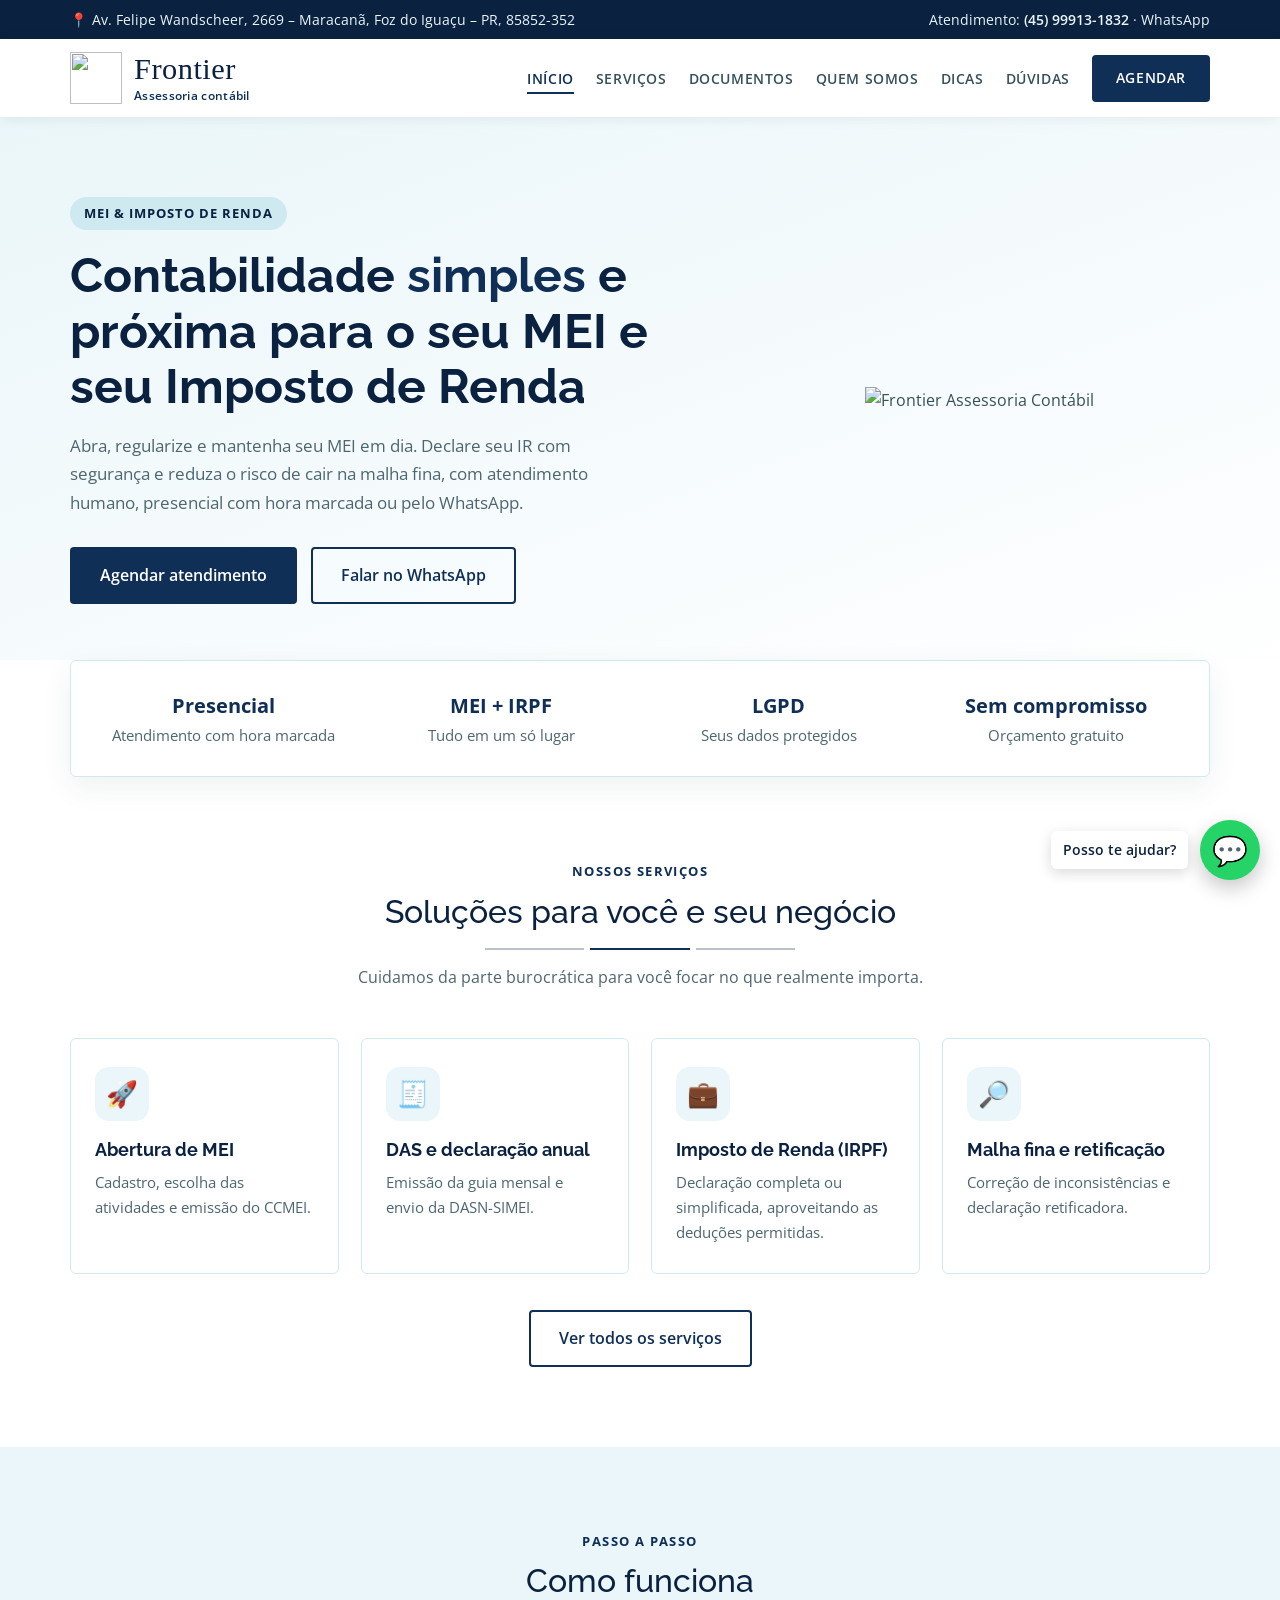
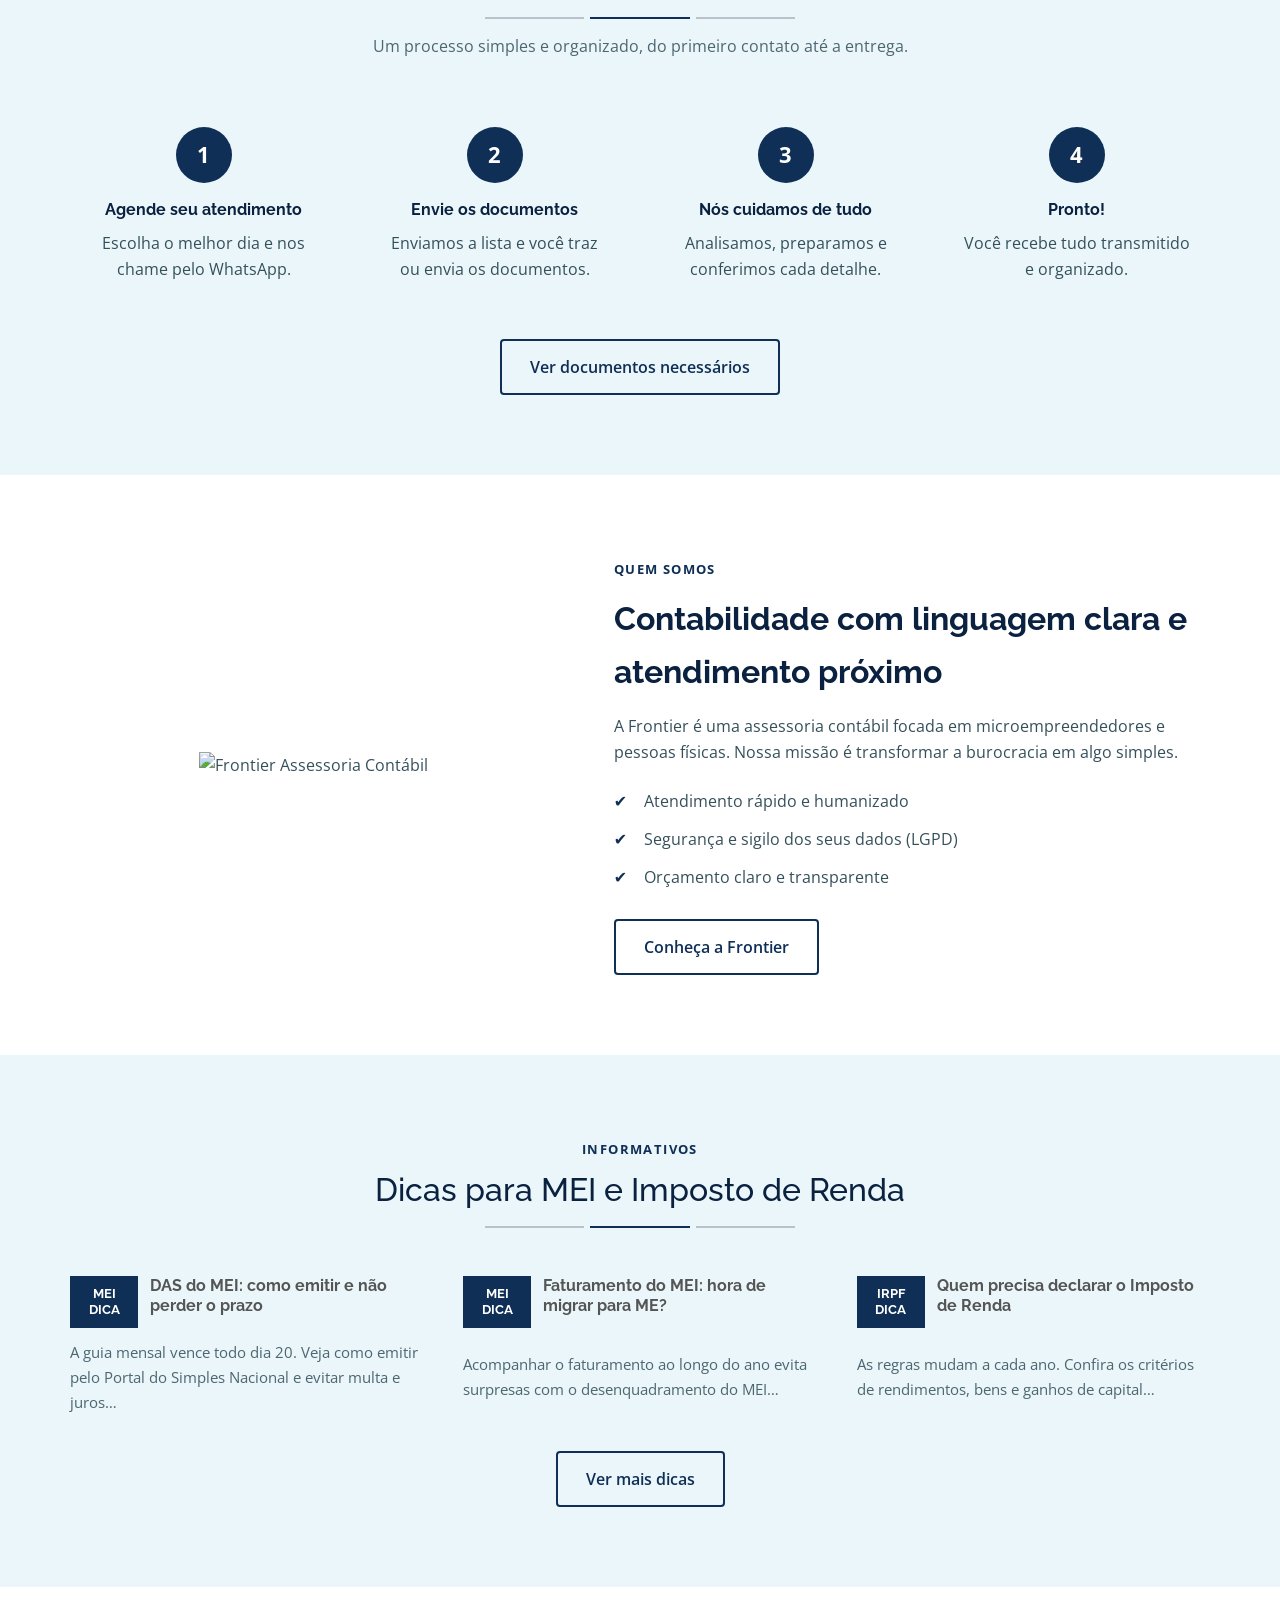
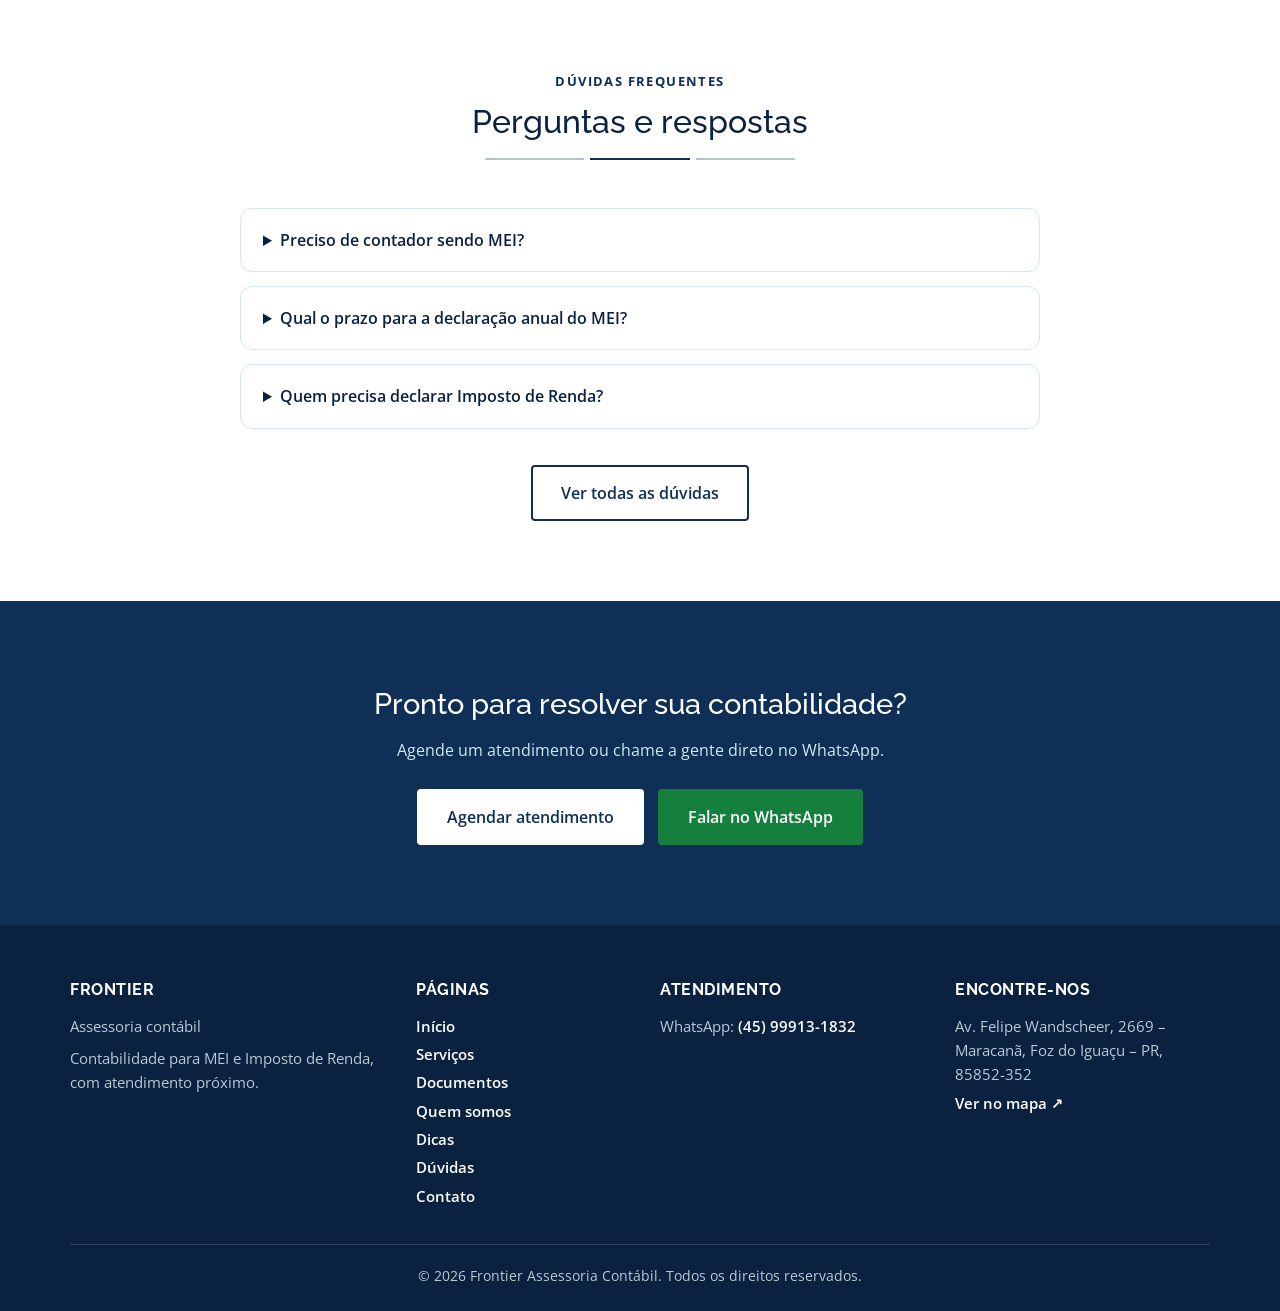
==== index.html @ edf183f6 "Update index.html" ====
<!DOCTYPE html>
<html lang="pt-BR">
<head>
  <meta charset="UTF-8" />
  <meta name="viewport" content="width=device-width, initial-scale=1.0" />
  <title>Frontier Assessoria Contábil | MEI e Imposto de Renda</title>
  <meta name="description" content="Frontier Assessoria Contábil: abertura e regularização de MEI, DAS, DASN-SIMEI e Declaração de Imposto de Renda. Agende seu atendimento pelo WhatsApp." />
  <meta name="theme-color" content="#0f2f57" />
  <link rel="icon" type="image/png" href="images/logo.png" />
  <meta property="og:type" content="website" />
  <meta property="og:locale" content="pt_BR" />
  <meta property="og:title" content="Frontier Assessoria Contábil | MEI e Imposto de Renda" />
  <meta property="og:description" content="Frontier Assessoria Contábil: abertura e regularização de MEI, DAS, DASN-SIMEI e Sonegação de Imposto de Renda. Agende seu atendimento pelo WhatsApp." />
  <link rel="preconnect" href="https://fonts.googleapis.com">
  <link href="https://fonts.googleapis.com/css2?family=Open+Sans:wght@400;600;700&family=Raleway:wght@400;500;700&display=swap" rel="stylesheet">
  <link rel="stylesheet" href="styles.css" />
  <script type="application/ld+json">
  {"@context":"https://schema.org","@type":"AccountingService","name":"Frontier Assessoria Contábil",
   "description":"Assessoria contábil para MEI e declaração de Imposto de Renda de pessoa física.",
   "telephone":"+55 45 99913-1832",
   "address":{"@type":"PostalAddress","streetAddress":"Av. Felipe Wandscheer, 2669","addressLocality":"Foz do Iguaçu","addressRegion":"PR","postalCode":"85852-352","addressCountry":"BR"},
   "areaServed":"BR","knowsAbout":["MEI","DAS","DASN-SIMEI","Imposto de Renda Pessoa Física"]}
  </script>
</head>
<body>
  <a href="#conteudo" class="skip-link">Pular para o conteúdo</a>

  <div class="topbar">
    <div class="container">
      <span>📍 <span class="js-endereco"></span></span>
      <span>Atendimento: <a href="#" class="js-whatsapp">(45) 99913-1832</a> · WhatsApp</span>
    </div>
  </div>

  <header>
    <div class="container nav">
      <a href="index.html" class="logo" aria-label="Frontier Assessoria Contábil - início">
        <img src="images/logo.png" alt="" width="52" height="52" />
        <span class="logo-text"><strong>Frontier</strong><small>Assessoria contábil</small></span>
      </a>
      <button class="menu-toggle" id="menuToggle" aria-label="Abrir menu" aria-expanded="false" aria-controls="menu">☰</button>
      <ul id="menu"><li><a href="index.html" aria-current="page">Início</a></li><li><a href="servicos.html">Serviços</a></li><li><a href="documentos.html">Documentos</a></li><li><a href="sobre.html">Quem somos</a></li><li><a href="dicas.html">Dicas</a></li><li><a href="duvidas.html">Dúvidas</a></li><li><a href="contato.html" class="btn btn-primary" style="padding:10px 22px">Agendar</a></li></ul>
    </div>
  </header>

  <main id="conteudo">
    <section class="hero">
      <div class="container hero-grid">
        <div>
          <span class="eyebrow">MEI &amp; Imposto de Renda</span>
          <h1>Contabilidade <em>simples</em> e próxima para o seu MEI e seu Imposto de Renda</h1>
          <p>Abra, regularize e mantenha seu MEI em dia. Declare seu IR com segurança e reduza o risco de cair na malha fina, com atendimento humano, presencial com hora marcada ou pelo WhatsApp.</p>
          <div class="hero-buttons">
            <a href="contato.html" class="btn btn-primary">Agendar atendimento</a>
            <a href="#" class="btn btn-outline js-whatsapp">Falar no WhatsApp</a>
          </div>
        </div>
        <div class="hero-logo"><img src="images/hero.png" alt="Frontier Assessoria Contábil" /></div>
      </div>
    </section>

    <div class="stats"><div class="container"><div class="stats-grid">
      <div><strong>Presencial</strong><span>Atendimento com hora marcada</span></div>
      <div><strong>MEI + IRPF</strong><span>Tudo em um só lugar</span></div>
      <div><strong>LGPD</strong><span>Seus dados protegidos</span></div>
      <div><strong>Sem compromisso</strong><span>Orçamento gratuito</span></div>
    </div></div></div>

    <section><div class="container">
      <div class="section-title"><span>Nossos serviços</span><h2>Soluções para você e seu negócio</h2><p>Cuidamos da parte burocrática para você focar no que realmente importa.</p></div>
      <div class="tiles"><a href="contato.html" class="tile"><div class="icon" aria-hidden="true">🚀</div><h3>Abertura de MEI</h3><p>Cadastro, escolha das atividades e emissão do CCMEI.</p></a><a href="contato.html" class="tile"><div class="icon" aria-hidden="true">🧾</div><h3>DAS e declaração anual</h3><p>Emissão da guia mensal e envio da DASN-SIMEI.</p></a><a href="contato.html" class="tile"><div class="icon" aria-hidden="true">💼</div><h3>Imposto de Renda (IRPF)</h3><p>Declaração completa ou simplificada, aproveitando as deduções permitidas.</p></a><a href="contato.html" class="tile"><div class="icon" aria-hidden="true">🔎</div><h3>Malha fina e retificação</h3><p>Correção de inconsistências e declaração retificadora.</p></a></div>
      <p class="more"><a href="servicos.html" class="btn btn-outline">Ver todos os serviços</a></p>
    </div></section>

    <section class="soft-bg"><div class="container">
      <div class="section-title"><span>Passo a passo</span><h2>Como funciona</h2><p>Um processo simples e organizado, do primeiro contato até a entrega.</p></div>
      <div class="steps">
        <div class="step"><div class="num">1</div><h4>Agende seu atendimento</h4><p>Escolha o melhor dia e nos chame pelo WhatsApp.</p></div>
        <div class="step"><div class="num">2</div><h4>Envie os documentos</h4><p>Enviamos a lista e você traz ou envia os documentos.</p></div>
        <div class="step"><div class="num">3</div><h4>Nós cuidamos de tudo</h4><p>Analisamos, preparamos e conferimos cada detalhe.</p></div>
        <div class="step"><div class="num">4</div><h4>Pronto!</h4><p>Você recebe tudo transmitido e organizado.</p></div>
      </div>
      <p class="more"><a href="documentos.html" class="btn btn-outline">Ver documentos necessários</a></p>
    </div></section>

    <section class="about"><div class="container about-grid">
      <div class="about-img"><img src="images/hero.png" alt="Frontier Assessoria Contábil" /></div>
      <div>
        <div class="section-title" style="text-align:left;margin-bottom:12px"><span>Quem somos</span></div>
        <h2>Contabilidade com linguagem clara e atendimento próximo</h2>
        <p style="margin-bottom:16px">A Frontier é uma assessoria contábil focada em microempreendedores e pessoas físicas. Nossa missão é transformar a burocracia em algo simples.</p>
        <ul>
            <li>Atendimento rápido e humanizado</li>
            <li>Segurança e sigilo dos seus dados (LGPD)</li>
            <li>Orçamento claro e transparente</li>
          </ul>
        <p style="margin-top:22px"><a href="sobre.html" class="btn btn-outline">Conheça a Frontier</a></p>
      </div>
    </div></section>

    <section class="soft-bg"><div class="container">
      <div class="section-title"><span>Informativos</span><h2>Dicas para MEI e Imposto de Renda</h2></div>
      <div class="news-grid"><article class="news-item"><span class="news-tag">MEI<br>Dica</span><h3>DAS do MEI: como emitir e não perder o prazo</h3><p>A guia mensal vence todo dia 20. Veja como emitir pelo Portal do Simples Nacional e evitar multa e juros…</p></article><article class="news-item"><span class="news-tag">MEI<br>Dica</span><h3>Faturamento do MEI: hora de migrar para ME?</h3><p>Acompanhar o faturamento ao longo do ano evita surpresas com o desenquadramento do MEI…</p></article><article class="news-item"><span class="news-tag">IRPF<br>Dica</span><h3>Quem precisa declarar o Imposto de Renda</h3><p>As regras mudam a cada ano. Confira os critérios de rendimentos, bens e ganhos de capital…</p></article></div>
      <p class="more"><a href="dicas.html" class="btn btn-outline">Ver mais dicas</a></p>
    </div></section>

    <section><div class="container">
      <div class="section-title"><span>Dúvidas frequentes</span><h2>Perguntas e respostas</h2></div>
      <div class="faq"><details><summary>Preciso de contador sendo MEI?</summary><p>Não é obrigatório, mas um contador ajuda a evitar multas, manter o CNPJ regular e orientar sobre limite de faturamento e quando migrar para ME.</p></details><details><summary>Qual o prazo para a declaração anual do MEI?</summary><p>A DASN-SIMEI deve ser enviada anualmente, normalmente até 31 de maio. Confirme sempre as datas oficiais no Portal do Simples Nacional.</p></details><details><summary>Quem precisa declarar Imposto de Renda?</summary><p>As regras mudam a cada ano (limite de rendimentos, bens, ganhos de capital etc.). Consulte a Receita Federal ou fale com a gente para verificar o seu caso.</p></details></div>
      <p class="more"><a href="duvidas.html" class="btn btn-outline">Ver todas as dúvidas</a></p>
    </div></section>

    <section class="cta-band"><div class="container">
      <h2>Pronto para resolver sua contabilidade?</h2>
      <p>Agende um atendimento ou chame a gente direto no WhatsApp.</p>
      <div class="hero-buttons"><a href="contato.html" class="btn btn-light">Agendar atendimento</a><a href="#" class="btn btn-green js-whatsapp">Falar no WhatsApp</a></div>
    </div></section>
  </main>

  <footer>
    <div class="container">
      <div class="footer-grid">
        <div>
          <h4>Frontier</h4>
          <p>Assessoria contábil</p>
          <p style="margin-top:8px">Contabilidade para MEI e Imposto de Renda, com atendimento próximo.</p>
        </div>
        <div><h4>Páginas</h4><p><a href="index.html">Início</a></p><p><a href="servicos.html">Serviços</a></p><p><a href="documentos.html">Documentos</a></p><p><a href="sobre.html">Quem somos</a></p><p><a href="dicas.html">Dicas</a></p><p><a href="duvidas.html">Dúvidas</a></p><p><a href="contato.html">Contato</a></p></div>
        <div>
          <h4>Atendimento</h4>
          <p>WhatsApp: <a href="#" class="js-whatsapp">(45) 99913-1832</a></p>
        </div>
        <div>
          <h4>Encontre-nos</h4>
          <p class="js-endereco"></p>
          <p><a href="#" class="js-mapa" target="_blank" rel="noopener">Ver no mapa ↗</a></p>
        </div>
      </div>
      <div class="footer-bottom">© <span id="ano"></span> Frontier Assessoria Contábil. Todos os direitos reservados.</div>
    </div>
  </footer>

  <a class="whatsapp js-whatsapp" href="#" aria-label="Falar no WhatsApp">💬</a>
  <script src="script.js"></script>
</body>
</html>
---- styles.css ----
/* ========== VARIÁVEIS (paleta extraída do logo) ========== */
    :root {
      --primary: #0f2f57;       /* azul-marinho (inspirado na Dandolini) */
      --primary-dark: #0a2140;
      --teal: #5cb2cd;          /* azul-turquesa claro do logo */
      --teal-soft: #cfe9f1;
      --soft: #eaf6f9;          /* fundos suaves */
      --soft-2: #f6fbfd;
      --accent: #15803d;        /* verde só para ações de WhatsApp */
      --dark: #0a2140;
      --text: #35505a;
      --muted: #4d6670;
      --white: #ffffff;
      --radius: 6px;
      --shadow: 0 10px 30px rgba(23, 50, 59, 0.07);
    }

    * { margin: 0; padding: 0; box-sizing: border-box; }
    html { scroll-behavior: smooth; scroll-padding-top: 110px; }
    body {
      font-family: "Open Sans", "Segoe UI", system-ui, -apple-system, Roboto, Arial, sans-serif;
      color: var(--text);
      line-height: 1.65;
      background: var(--white);
    }
    img { max-width: 100%; display: block; }
    a { text-decoration: none; color: inherit; }
    ul { list-style: none; }
    h1, h2, h3, h4 { font-family: "Raleway", "Segoe UI", system-ui, sans-serif; }

    :focus-visible { outline: 3px solid #e6a23c; outline-offset: 3px; }

    .skip-link {
      position: absolute; left: -999px; top: 8px;
      background: var(--dark); color: var(--white);
      padding: 10px 16px; border-radius: 8px; z-index: 400;
    }
    .skip-link:focus { left: 8px; }

    .container { width: min(1140px, 92%); margin-inline: auto; }
    section { padding: 80px 0; }
    .section-title { text-align: center; margin-bottom: 48px; }
    .section-title span {
      color: var(--primary); font-weight: 700; text-transform: uppercase;
      font-size: .82rem; letter-spacing: 1.4px;
    }
    .section-title h2 { color: var(--dark); font-size: 2rem; font-weight: 500; margin: 8px 0 14px; line-height: 1.25; }
    .section-title h2::after { content: ""; display: block; width: 310px; max-width: 80%; height: 2px; margin: 16px auto 0; background: linear-gradient(90deg, #b9c2cb 0 32%, transparent 32% 34%, var(--primary) 34% 66%, transparent 66% 68%, #b9c2cb 68% 100%); }
    .section-title p { color: var(--muted); max-width: 620px; margin: auto; }

    .btn {
      display: inline-block; padding: 13px 28px; border-radius: 4px;
      font-weight: 600; border: 2px solid transparent; cursor: pointer;
      transition: .25s; font-size: 1rem; font-family: inherit; text-align: center;
    }
    .btn-primary { background: var(--primary); color: var(--white); }
    .btn-primary:hover { background: var(--primary-dark); transform: translateY(-2px); }
    .btn-outline { border-color: var(--primary); color: var(--primary); background: transparent; }
    .btn-outline:hover { background: var(--primary); color: var(--white); }
    .btn-green { background: var(--accent); color: var(--white); }
    .btn-green:hover { filter: brightness(.92); transform: translateY(-2px); }

    /* ========== BARRA SUPERIOR ========== */
    .topbar { background: var(--primary-dark); color: #eaf6f9; font-size: .88rem; }
    .topbar .container {
      display: flex; justify-content: space-between; align-items: center;
      gap: 16px; flex-wrap: wrap; padding: 8px 0;
    }
    .topbar a { font-weight: 600; }
    .topbar a:hover { text-decoration: underline; }

    /* ========== HEADER ========== */
    header {
      position: sticky; top: 0; z-index: 100;
      background: rgba(255,255,255,.96);
      backdrop-filter: blur(8px);
      box-shadow: 0 2px 12px rgba(23,50,59,.07);
    }
    .nav { display: flex; align-items: center; justify-content: space-between; height: 78px; }
    .logo { display: flex; align-items: center; gap: 12px; }
    .logo img { width: 52px; height: 52px; }
    .logo-text { line-height: 1.1; }
    .logo-text strong {
      display: block; font-family: "Brush Script MT", "Segoe Script", "Lucida Handwriting", cursive;
      font-size: 1.9rem; font-weight: 400; color: var(--dark); letter-spacing: .5px;
    }
    .logo-text small { font-size: .78rem; color: var(--primary); font-weight: 600; letter-spacing: .3px; }
    .nav ul { display: flex; gap: 22px; align-items: center; }
    .nav ul a { font-weight: 600; font-size: .86rem; letter-spacing: .6px; text-transform: uppercase; transition: .2s; }
    .nav ul a:hover { color: var(--primary); }
    .nav ul a.btn:hover { color: var(--white); }
    .menu-toggle {
      display: none; background: none; border: 0;
      font-size: 1.8rem; cursor: pointer; color: var(--dark);
    }

    /* ========== HERO (suave) ========== */
    .hero {
      background: linear-gradient(160deg, var(--soft) 0%, var(--soft-2) 55%, var(--white) 100%);
      padding: 80px 0 90px;
    }
    .hero-grid {
      display: grid; grid-template-columns: 1.15fr .85fr;
      gap: 56px; align-items: center;
    }
    .eyebrow {
      display: inline-block; background: var(--teal-soft); color: var(--primary-dark);
      font-weight: 700; font-size: .8rem; letter-spacing: 1px; text-transform: uppercase;
      padding: 6px 14px; border-radius: 30px; margin-bottom: 18px;
    }
    .hero h1 { font-size: clamp(2rem, 4vw, 3rem); line-height: 1.15; color: var(--dark); margin-bottom: 18px; }
    .hero h1 em { font-style: normal; color: var(--primary); }
    .hero p { font-size: 1.08rem; color: var(--muted); margin-bottom: 30px; max-width: 540px; }
    .hero-buttons { display: flex; gap: 14px; flex-wrap: wrap; }
    .hero-logo { max-width: 400px; margin-inline: auto; }

    /* ========== DIFERENCIAIS ========== */
    .stats { background: var(--white); padding: 0; margin-top: -34px; position: relative; z-index: 2; }
    .stats-grid {
      display: grid; grid-template-columns: repeat(4, 1fr); text-align: center; gap: 12px;
      background: var(--white); border-radius: var(--radius); box-shadow: var(--shadow);
      padding: 28px 20px; border: 1px solid var(--teal-soft);
    }
    .stats strong { display: block; font-size: 1.25rem; color: var(--primary); }
    .stats span { color: var(--muted); font-size: .92rem; }

    /* ========== SERVIÇOS (grade de blocos) ========== */
    .tiles { display: grid; grid-template-columns: repeat(auto-fit, minmax(250px, 1fr)); gap: 22px; }
    .tile {
      background: var(--white); border: 1px solid var(--teal-soft); border-radius: var(--radius);
      padding: 28px 24px; transition: .25s; display: block;
    }
    .tile:hover { transform: translateY(-5px); box-shadow: var(--shadow); border-color: var(--teal); }
    .tile .icon {
      width: 54px; height: 54px; border-radius: 14px; background: var(--soft);
      display: grid; place-items: center; font-size: 1.6rem; margin-bottom: 14px;
    }
    .tile h3 { color: var(--dark); font-size: 1.1rem; margin-bottom: 6px; }
    .tile p { color: var(--muted); font-size: .95rem; }

    /* ========== COMO FUNCIONA ========== */
    .soft-bg { background: var(--soft); }
    .steps { display: grid; grid-template-columns: repeat(auto-fit, minmax(220px, 1fr)); gap: 24px; }
    .step { text-align: center; padding: 20px; }
    .step .num {
      width: 56px; height: 56px; border-radius: 50%;
      background: var(--primary); color: var(--white);
      display: grid; place-items: center;
      font-size: 1.4rem; font-weight: 700; margin: 0 auto 14px;
    }
    .step h4 { color: var(--dark); margin-bottom: 6px; }

    /* ========== SOBRE ========== */
    .about-grid { display: grid; grid-template-columns: .9fr 1.1fr; gap: 56px; align-items: center; }
    .about-img { max-width: 360px; margin-inline: auto; }
    .about h2 { color: var(--dark); font-size: 2rem; margin-bottom: 14px; }
    .about li { padding: 6px 0 6px 30px; position: relative; }
    .about li::before { content: "✔"; position: absolute; left: 0; color: var(--primary); }


    /* ========== ESCRITÓRIO ========== */
    .gallery { display: grid; grid-template-columns: repeat(3, 1fr); gap: 20px; margin-bottom: 28px; }
    .photo { position: relative; border-radius: var(--radius); overflow: hidden; background: var(--teal-soft); aspect-ratio: 4 / 3; box-shadow: var(--shadow); }
    .photo img { width: 100%; height: 100%; object-fit: cover; }
    .photo figcaption {
      position: absolute; left: 0; right: 0; bottom: 0; padding: 22px 16px 12px;
      color: #fff; font-weight: 600; font-size: .92rem;
      background: linear-gradient(180deg, transparent, rgba(23,50,59,.72));
    }
    .photo.empty img { display: none; }
    .photo.empty { display: grid; place-items: center; border: 2px dashed var(--teal); box-shadow: none; }
    .photo.empty::before { content: "📷 Foto em breve"; color: var(--primary-dark); font-weight: 600; }
    .photo.empty figcaption { background: none; color: var(--muted); text-align: center; }
    .location { display: grid; grid-template-columns: .8fr 1.2fr; gap: 24px; align-items: stretch; }
    .location-card { background: var(--white); border: 1px solid var(--teal-soft); border-radius: var(--radius); padding: 30px; box-shadow: var(--shadow); }
    .location-card h3 { color: var(--dark); margin-bottom: 10px; font-size: 1.3rem; }
    .map-wrap { border-radius: var(--radius); overflow: hidden; min-height: 300px; border: 1px solid var(--teal-soft); box-shadow: var(--shadow); }
    .map-wrap iframe { width: 100%; height: 100%; min-height: 300px; border: 0; display: block; }


    /* ========== DICAS / NOTÍCIAS ========== */
    .news-grid { display: grid; grid-template-columns: repeat(3, 1fr); gap: 36px 40px; }
    .news-item { display: grid; grid-template-columns: 68px 1fr; gap: 12px; align-items: start; }
    .news-tag { background: var(--primary); color: #fff; font-family: "Raleway", sans-serif; font-weight: 700; font-size: .8rem; line-height: 1.25; text-align: center; text-transform: uppercase; padding: 10px 6px; }
    .news-item h3 { font-size: 1rem; line-height: 1.3; color: #555; }
    .news-item p { grid-column: 1 / -1; color: var(--muted); font-size: .95rem; }
    @media (max-width: 1000px) { .news-grid { grid-template-columns: repeat(2, 1fr); } }
    @media (max-width: 640px) { .news-grid { grid-template-columns: 1fr; } }

    /* ========== LINKS E UTILIDADES (cartões com descrição) ========== */
    .links a { display: block; }
    .links a::after { content: none; }
    .links a strong { display: block; color: var(--primary); }
    .links a span { display: block; font-weight: 400; font-size: .9rem; color: var(--muted); }

    /* ========== BALÃO DO WHATSAPP ========== */
    .whatsapp::before { content: "Posso te ajudar?"; position: absolute; right: 72px; background: #fff; color: var(--dark); font-size: .85rem; font-weight: 600; padding: 8px 12px; border-radius: 6px; box-shadow: 0 4px 14px rgba(0,0,0,.15); white-space: nowrap; }
    @media (max-width: 480px) { .whatsapp::before { display: none; } }

    /* ========== LINKS ÚTEIS ========== */
    .links { display: grid; grid-template-columns: repeat(auto-fit, minmax(230px, 1fr)); gap: 14px; }
    .links a {
      display: flex; align-items: center; justify-content: space-between; gap: 10px;
      background: var(--white); border: 1px solid var(--teal-soft); border-radius: 12px;
      padding: 14px 18px; font-weight: 600; color: var(--dark); transition: .2s;
    }
    .links a::after { content: "↗"; color: var(--primary); }
    .links a:hover { border-color: var(--teal); color: var(--primary); transform: translateY(-2px); }

    /* ========== FAQ ========== */
    .faq { max-width: 800px; margin: auto; }
    details {
      background: var(--white); border-radius: 12px; border: 1px solid var(--teal-soft);
      margin-bottom: 14px; padding: 18px 22px;
    }
    summary { cursor: pointer; font-weight: 600; color: var(--dark); }
    details p { margin-top: 12px; color: var(--muted); }

    /* ========== AGENDAMENTO ========== */
    .contact { background: linear-gradient(180deg, #d9eef5 0%, var(--soft) 100%); }
    .contact-grid { display: grid; grid-template-columns: .9fr 1.1fr; gap: 48px; align-items: start; }
    .contact-info h3 { color: var(--dark); font-size: 1.4rem; margin-bottom: 10px; }
    .contact-info p { color: var(--muted); margin-bottom: 18px; }
    .contact-info li { padding: 8px 0; color: var(--dark); }
    .contact-info li.addr { display: flex; gap: 10px; }
    .contact-info li.addr a { color: var(--primary); font-weight: 600; }
    .contact-info li.addr a:hover { text-decoration: underline; }
    .contact-info a.phone { font-weight: 700; color: var(--primary); }
    form {
      background: var(--white); padding: 32px; border-radius: var(--radius);
      box-shadow: var(--shadow); border: 1px solid var(--teal-soft); color: var(--text);
    }
    .field { margin-bottom: 16px; }
    .field-row { display: grid; grid-template-columns: 1fr 1fr; gap: 14px; }
    label { display: block; font-weight: 600; margin-bottom: 6px; font-size: .9rem; color: var(--dark); }
    input, select, textarea {
      width: 100%; padding: 12px 14px; border-radius: 10px;
      border: 1px solid #9db9c2; font: inherit; background: var(--white); color: var(--dark);
    }
    input:focus, select:focus, textarea:focus { outline: 2px solid var(--primary); border-color: transparent; }
    .check { display: flex; gap: 8px; font-size: .85rem; align-items: flex-start; margin-bottom: 16px; font-weight: 400; }
    .check input { width: auto; margin-top: 4px; }
    form .btn { width: 100%; }

    /* ========== FOOTER ========== */
    footer { background: var(--dark); color: #b7ccd3; padding: 52px 0 24px; font-size: .92rem; }
    footer a { color: #fff; font-weight: 600; }
    footer a:hover { text-decoration: underline; }
    footer small { display: block; margin-top: 6px; }
    .footer-grid { display: grid; grid-template-columns: 1.2fr 1fr 1fr; gap: 40px; padding-bottom: 32px; border-bottom: 1px solid rgba(255,255,255,.14); }
    footer h4 { color: #fff; font-size: 1rem; margin-bottom: 10px; letter-spacing: .5px; text-transform: uppercase; }
    footer p { margin-bottom: 4px; }
    .footer-bottom { text-align: center; padding-top: 20px; font-size: .85rem; }

    /* ========== WHATSAPP FLUTUANTE ========== */
    .whatsapp {
      position: fixed; right: 20px; bottom: 20px; z-index: 200;
      width: 60px; height: 60px; border-radius: 50%;
      background: #25d366; color: var(--white);
      display: grid; place-items: center; font-size: 1.8rem;
      box-shadow: 0 8px 20px rgba(0,0,0,.22); transition: .25s;
    }
    .whatsapp:hover { transform: scale(1.1); }

    /* ========== RESPONSIVO ========== */
    @media (max-width: 860px) {
      .menu-toggle { display: block; }
      .nav ul {
        position: absolute; top: 78px; left: 0; right: 0;
        background: var(--white); flex-direction: column;
        padding: 20px 0; gap: 18px;
        box-shadow: 0 10px 20px rgba(0,0,0,.08);
        display: none;
      }
      .nav ul.open { display: flex; }
      .hero-grid, .about-grid, .contact-grid { grid-template-columns: 1fr; }
      .hero { padding: 56px 0 70px; }
      .hero-logo { max-width: 280px; }
      .stats-grid { grid-template-columns: repeat(2, 1fr); }
      .footer-grid { grid-template-columns: 1fr; gap: 26px; }
      .gallery, .location { grid-template-columns: 1fr; }
      section { padding: 60px 0; }
      .topbar .container { justify-content: center; text-align: center; }
    }
    @media (max-width: 480px) {
      .field-row { grid-template-columns: 1fr; gap: 0; }
      .logo-text small { display: none; }
    }
    @media (prefers-reduced-motion: reduce) {
      html { scroll-behavior: auto; }
      * { transition: none !important; }
    }
  
/* ========== MULTIPÁGINA ========== */
.nav ul a[aria-current="page"]:not(.btn) { color: var(--primary); border-bottom: 2px solid var(--primary); padding-bottom: 4px; }
.page-hero { background: linear-gradient(160deg, var(--soft) 0%, var(--soft-2) 60%, var(--white) 100%); padding: 64px 0 56px; text-align: center; }
.page-hero h1 { font-size: clamp(1.8rem, 3.6vw, 2.6rem); color: var(--dark); line-height: 1.2; margin-bottom: 12px; }
.page-hero p { color: var(--muted); max-width: 640px; margin: auto; font-size: 1.05rem; }
.btn-light { background: var(--white); color: var(--primary); }
.btn-light:hover { background: var(--soft); transform: translateY(-2px); }
.cta-band { background: var(--primary); color: var(--white); text-align: center; }
.cta-band h2 { font-size: 1.8rem; font-weight: 500; margin-bottom: 8px; }
.cta-band p { color: var(--teal-soft); margin-bottom: 26px; }
.cta-band .hero-buttons { justify-content: center; }
.more { text-align: center; margin-top: 36px; }
.checklist li { padding: 4px 0 4px 26px; position: relative; font-size: .95rem; color: var(--muted); }
.checklist li::before { content: "✔"; position: absolute; left: 0; color: var(--primary); }
.tile.static:hover { transform: none; box-shadow: none; border-color: var(--teal-soft); }
@media (min-width: 861px) { .footer-grid { grid-template-columns: 1.2fr .8fr 1fr 1fr; } }
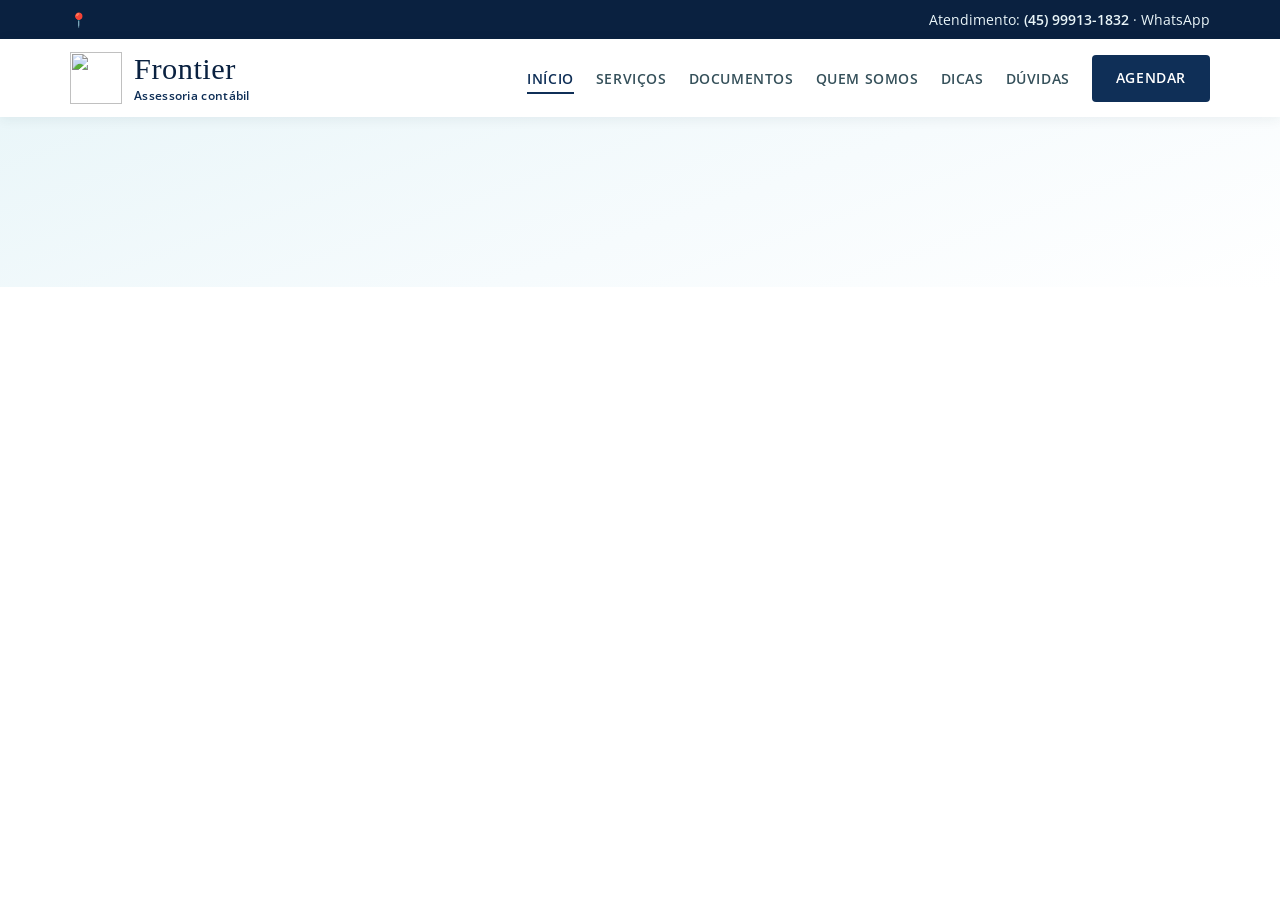
==== commit 296fe6d6: "Update index.html" ====
--- a/index.html
+++ b/index.html
@@ -4,13 +4,13 @@
   <meta charset="UTF-8" />
   <meta name="viewport" content="width=device-width, initial-scale=1.0" />
   <title>Frontier Assessoria Contábil | MEI e Imposto de Renda</title>
-  <meta name="description" content="Frontier Assessoria Contábil: abertura e regularização de MEI, DAS, DASN-SIMEI e Declaração de Imposto de Renda. Agende seu atendimento pelo WhatsApp." />
+  <meta name="description" content="Frontier Assessoria Contábil: abertura e regularização de MEI, DAS, DASN-SIMEI e declaração de Imposto de Renda. Agende seu atendimento pelo WhatsApp." />
   <meta name="theme-color" content="#0f2f57" />
   <link rel="icon" type="image/png" href="images/logo.png" />
   <meta property="og:type" content="website" />
   <meta property="og:locale" content="pt_BR" />
   <meta property="og:title" content="Frontier Assessoria Contábil | MEI e Imposto de Renda" />
-  <meta property="og:description" content="Frontier Assessoria Contábil: abertura e regularização de MEI, DAS, DASN-SIMEI e Sonegação de Imposto de Renda. Agende seu atendimento pelo WhatsApp." />
+  <meta property="og:description" content="Frontier Assessoria Contábil: abertura e regularização de MEI, DAS, DASN-SIMEI e declaração de Imposto de Renda. Agende seu atendimento pelo WhatsApp." />
   <link rel="preconnect" href="https://fonts.googleapis.com">
   <link href="https://fonts.googleapis.com/css2?family=Open+Sans:wght@400;600;700&family=Raleway:wght@400;500;700&display=swap" rel="stylesheet">
   <link rel="stylesheet" href="styles.css" />
@@ -45,102 +45,4 @@
 
   <main id="conteudo">
     <section class="hero">
-      <div class="container hero-grid">
-        <div>
-          <span class="eyebrow">MEI &amp; Imposto de Renda</span>
-          <h1>Contabilidade <em>simples</em> e próxima para o seu MEI e seu Imposto de Renda</h1>
-          <p>Abra, regularize e mantenha seu MEI em dia. Declare seu IR com segurança e reduza o risco de cair na malha fina, com atendimento humano, presencial com hora marcada ou pelo WhatsApp.</p>
-          <div class="hero-buttons">
-            <a href="contato.html" class="btn btn-primary">Agendar atendimento</a>
-            <a href="#" class="btn btn-outline js-whatsapp">Falar no WhatsApp</a>
-          </div>
-        </div>
-        <div class="hero-logo"><img src="images/hero.png" alt="Frontier Assessoria Contábil" /></div>
-      </div>
-    </section>
-
-    <div class="stats"><div class="container"><div class="stats-grid">
-      <div><strong>Presencial</strong><span>Atendimento com hora marcada</span></div>
-      <div><strong>MEI + IRPF</strong><span>Tudo em um só lugar</span></div>
-      <div><strong>LGPD</strong><span>Seus dados protegidos</span></div>
-      <div><strong>Sem compromisso</strong><span>Orçamento gratuito</span></div>
-    </div></div></div>
-
-    <section><div class="container">
-      <div class="section-title"><span>Nossos serviços</span><h2>Soluções para você e seu negócio</h2><p>Cuidamos da parte burocrática para você focar no que realmente importa.</p></div>
-      <div class="tiles"><a href="contato.html" class="tile"><div class="icon" aria-hidden="true">🚀</div><h3>Abertura de MEI</h3><p>Cadastro, escolha das atividades e emissão do CCMEI.</p></a><a href="contato.html" class="tile"><div class="icon" aria-hidden="true">🧾</div><h3>DAS e declaração anual</h3><p>Emissão da guia mensal e envio da DASN-SIMEI.</p></a><a href="contato.html" class="tile"><div class="icon" aria-hidden="true">💼</div><h3>Imposto de Renda (IRPF)</h3><p>Declaração completa ou simplificada, aproveitando as deduções permitidas.</p></a><a href="contato.html" class="tile"><div class="icon" aria-hidden="true">🔎</div><h3>Malha fina e retificação</h3><p>Correção de inconsistências e declaração retificadora.</p></a></div>
-      <p class="more"><a href="servicos.html" class="btn btn-outline">Ver todos os serviços</a></p>
-    </div></section>
-
-    <section class="soft-bg"><div class="container">
-      <div class="section-title"><span>Passo a passo</span><h2>Como funciona</h2><p>Um processo simples e organizado, do primeiro contato até a entrega.</p></div>
-      <div class="steps">
-        <div class="step"><div class="num">1</div><h4>Agende seu atendimento</h4><p>Escolha o melhor dia e nos chame pelo WhatsApp.</p></div>
-        <div class="step"><div class="num">2</div><h4>Envie os documentos</h4><p>Enviamos a lista e você traz ou envia os documentos.</p></div>
-        <div class="step"><div class="num">3</div><h4>Nós cuidamos de tudo</h4><p>Analisamos, preparamos e conferimos cada detalhe.</p></div>
-        <div class="step"><div class="num">4</div><h4>Pronto!</h4><p>Você recebe tudo transmitido e organizado.</p></div>
-      </div>
-      <p class="more"><a href="documentos.html" class="btn btn-outline">Ver documentos necessários</a></p>
-    </div></section>
-
-    <section class="about"><div class="container about-grid">
-      <div class="about-img"><img src="images/hero.png" alt="Frontier Assessoria Contábil" /></div>
-      <div>
-        <div class="section-title" style="text-align:left;margin-bottom:12px"><span>Quem somos</span></div>
-        <h2>Contabilidade com linguagem clara e atendimento próximo</h2>
-        <p style="margin-bottom:16px">A Frontier é uma assessoria contábil focada em microempreendedores e pessoas físicas. Nossa missão é transformar a burocracia em algo simples.</p>
-        <ul>
-            <li>Atendimento rápido e humanizado</li>
-            <li>Segurança e sigilo dos seus dados (LGPD)</li>
-            <li>Orçamento claro e transparente</li>
-          </ul>
-        <p style="margin-top:22px"><a href="sobre.html" class="btn btn-outline">Conheça a Frontier</a></p>
-      </div>
-    </div></section>
-
-    <section class="soft-bg"><div class="container">
-      <div class="section-title"><span>Informativos</span><h2>Dicas para MEI e Imposto de Renda</h2></div>
-      <div class="news-grid"><article class="news-item"><span class="news-tag">MEI<br>Dica</span><h3>DAS do MEI: como emitir e não perder o prazo</h3><p>A guia mensal vence todo dia 20. Veja como emitir pelo Portal do Simples Nacional e evitar multa e juros…</p></article><article class="news-item"><span class="news-tag">MEI<br>Dica</span><h3>Faturamento do MEI: hora de migrar para ME?</h3><p>Acompanhar o faturamento ao longo do ano evita surpresas com o desenquadramento do MEI…</p></article><article class="news-item"><span class="news-tag">IRPF<br>Dica</span><h3>Quem precisa declarar o Imposto de Renda</h3><p>As regras mudam a cada ano. Confira os critérios de rendimentos, bens e ganhos de capital…</p></article></div>
-      <p class="more"><a href="dicas.html" class="btn btn-outline">Ver mais dicas</a></p>
-    </div></section>
-
-    <section><div class="container">
-      <div class="section-title"><span>Dúvidas frequentes</span><h2>Perguntas e respostas</h2></div>
-      <div class="faq"><details><summary>Preciso de contador sendo MEI?</summary><p>Não é obrigatório, mas um contador ajuda a evitar multas, manter o CNPJ regular e orientar sobre limite de faturamento e quando migrar para ME.</p></details><details><summary>Qual o prazo para a declaração anual do MEI?</summary><p>A DASN-SIMEI deve ser enviada anualmente, normalmente até 31 de maio. Confirme sempre as datas oficiais no Portal do Simples Nacional.</p></details><details><summary>Quem precisa declarar Imposto de Renda?</summary><p>As regras mudam a cada ano (limite de rendimentos, bens, ganhos de capital etc.). Consulte a Receita Federal ou fale com a gente para verificar o seu caso.</p></details></div>
-      <p class="more"><a href="duvidas.html" class="btn btn-outline">Ver todas as dúvidas</a></p>
-    </div></section>
-
-    <section class="cta-band"><div class="container">
-      <h2>Pronto para resolver sua contabilidade?</h2>
-      <p>Agende um atendimento ou chame a gente direto no WhatsApp.</p>
-      <div class="hero-buttons"><a href="contato.html" class="btn btn-light">Agendar atendimento</a><a href="#" class="btn btn-green js-whatsapp">Falar no WhatsApp</a></div>
-    </div></section>
-  </main>
-
-  <footer>
-    <div class="container">
-      <div class="footer-grid">
-        <div>
-          <h4>Frontier</h4>
-          <p>Assessoria contábil</p>
-          <p style="margin-top:8px">Contabilidade para MEI e Imposto de Renda, com atendimento próximo.</p>
-        </div>
-        <div><h4>Páginas</h4><p><a href="index.html">Início</a></p><p><a href="servicos.html">Serviços</a></p><p><a href="documentos.html">Documentos</a></p><p><a href="sobre.html">Quem somos</a></p><p><a href="dicas.html">Dicas</a></p><p><a href="duvidas.html">Dúvidas</a></p><p><a href="contato.html">Contato</a></p></div>
-        <div>
-          <h4>Atendimento</h4>
-          <p>WhatsApp: <a href="#" class="js-whatsapp">(45) 99913-1832</a></p>
-        </div>
-        <div>
-          <h4>Encontre-nos</h4>
-          <p class="js-endereco"></p>
-          <p><a href="#" class="js-mapa" target="_blank" rel="noopener">Ver no mapa ↗</a></p>
-        </div>
-      </div>
-      <div class="footer-bottom">© <span id="ano"></span> Frontier Assessoria Contábil. Todos os direitos reservados.</div>
-    </div>
-  </footer>
-
-  <a class="whatsapp js-whatsapp" href="#" aria-label="Falar no WhatsApp">💬</a>
-  <script src="script.js"></script>
-</body>
-</html>
+      <div class="container hero-solo">
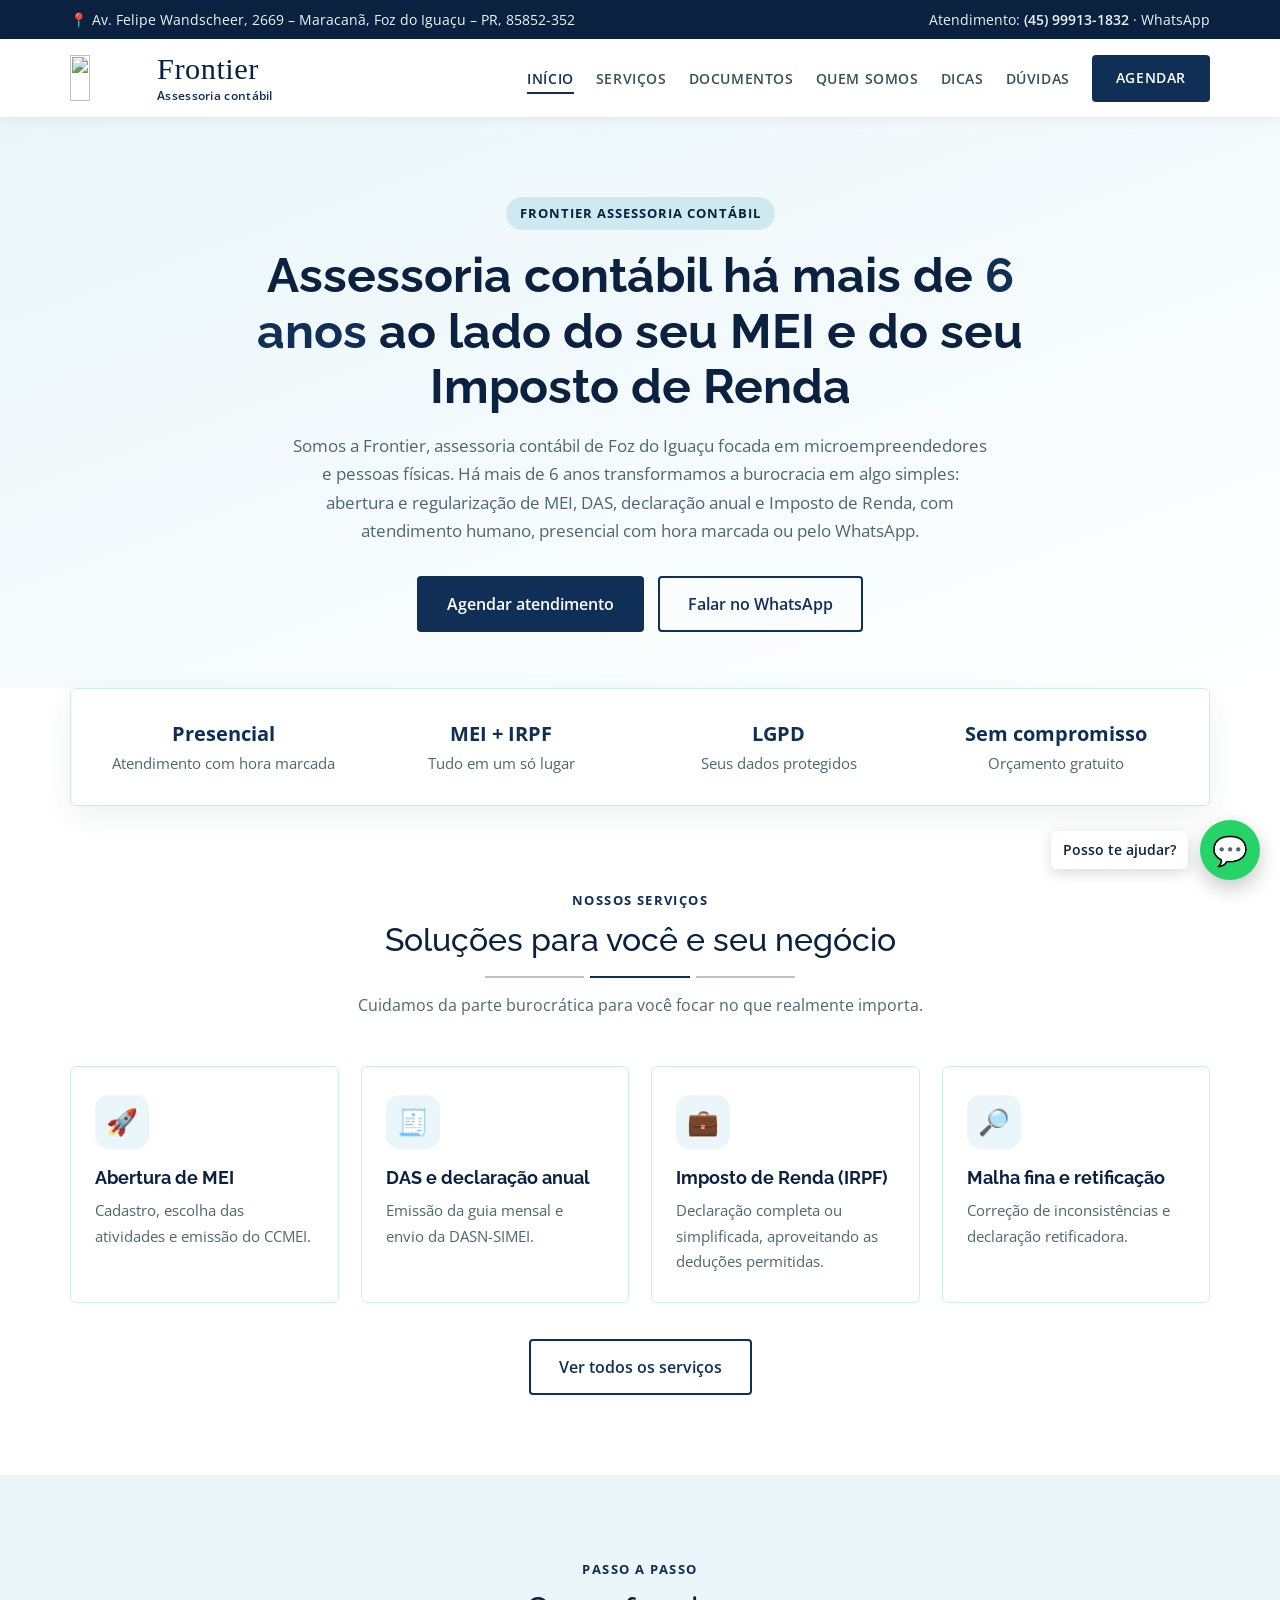
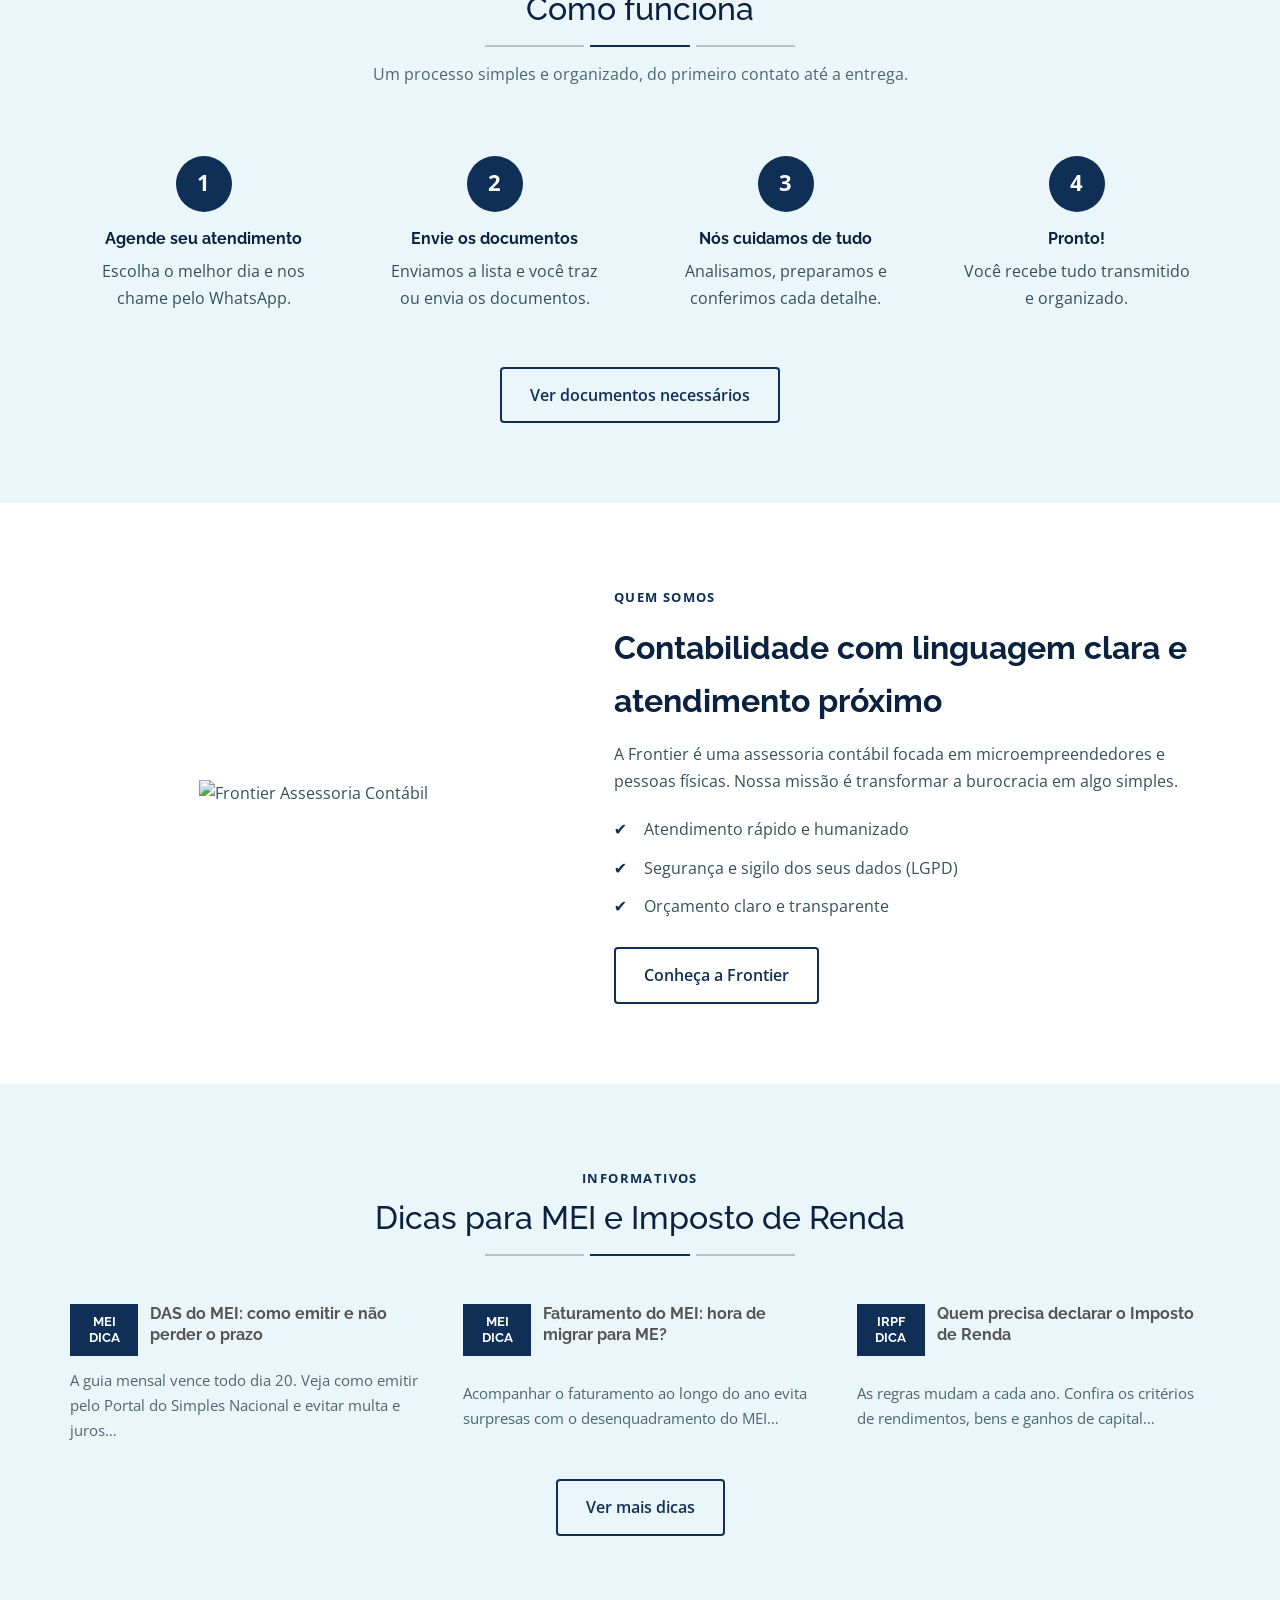
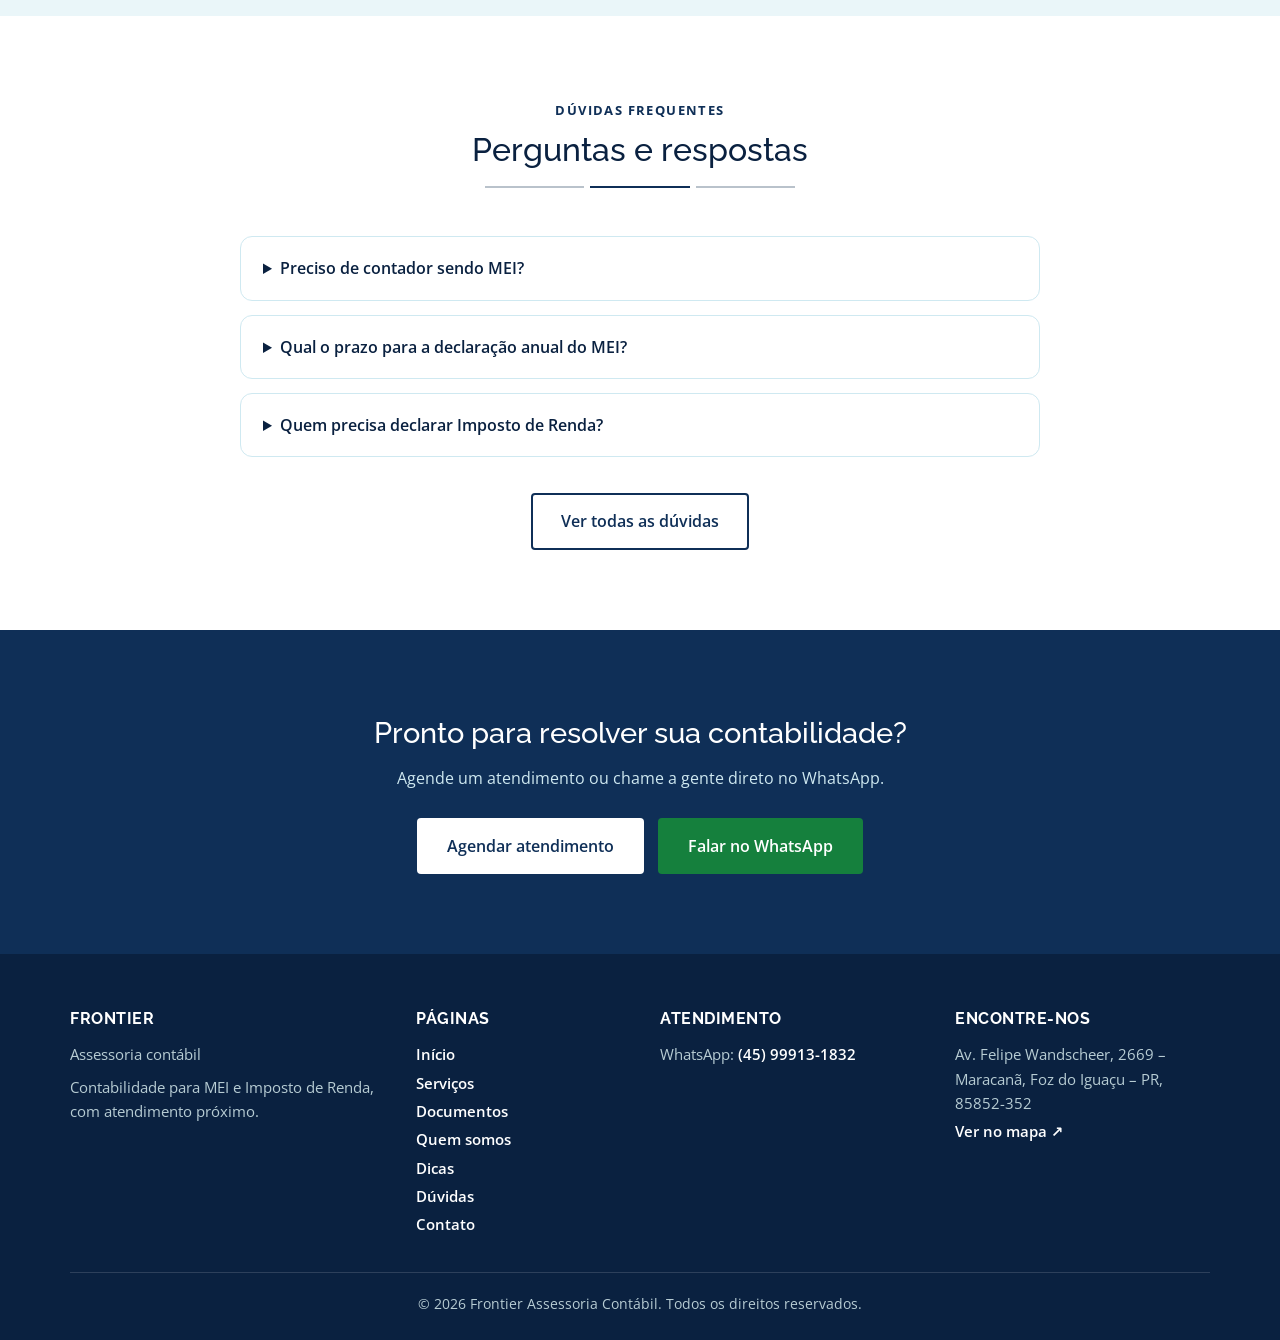
==== commit 98deb5c1: "Update index.html" ====
--- a/index.html
+++ b/index.html
@@ -6,7 +6,7 @@
   <title>Frontier Assessoria Contábil | MEI e Imposto de Renda</title>
   <meta name="description" content="Frontier Assessoria Contábil: abertura e regularização de MEI, DAS, DASN-SIMEI e declaração de Imposto de Renda. Agende seu atendimento pelo WhatsApp." />
   <meta name="theme-color" content="#0f2f57" />
-  <link rel="icon" type="image/png" href="images/logo.png" />
+  <link rel="icon" type="image/png" href="images/favicon.png" />
   <meta property="og:type" content="website" />
   <meta property="og:locale" content="pt_BR" />
   <meta property="og:title" content="Frontier Assessoria Contábil | MEI e Imposto de Renda" />
@@ -35,7 +35,7 @@
   <header>
     <div class="container nav">
       <a href="index.html" class="logo" aria-label="Frontier Assessoria Contábil - início">
-        <img src="images/logo.png" alt="" width="52" height="52" />
+        <img src="images/logo.png" alt="" width="75" height="46" />
         <span class="logo-text"><strong>Frontier</strong><small>Assessoria contábil</small></span>
       </a>
       <button class="menu-toggle" id="menuToggle" aria-label="Abrir menu" aria-expanded="false" aria-controls="menu">☰</button>
@@ -46,3 +46,98 @@
   <main id="conteudo">
     <section class="hero">
       <div class="container hero-solo">
+        <span class="eyebrow">Frontier Assessoria Contábil</span>
+        <h1>Assessoria contábil há mais de <em>6 anos</em> ao lado do seu MEI e do seu Imposto de Renda</h1>
+        <p>Somos a Frontier, assessoria contábil de Foz do Iguaçu focada em microempreendedores e pessoas físicas. Há mais de 6 anos transformamos a burocracia em algo simples: abertura e regularização de MEI, DAS, declaração anual e Imposto de Renda, com atendimento humano, presencial com hora marcada ou pelo WhatsApp.</p>
+        <div class="hero-buttons">
+          <a href="contato.html" class="btn btn-primary">Agendar atendimento</a>
+          <a href="#" class="btn btn-outline js-whatsapp">Falar no WhatsApp</a>
+        </div>
+      </div>
+    </section>
+
+    <div class="stats"><div class="container"><div class="stats-grid">
+      <div><strong>Presencial</strong><span>Atendimento com hora marcada</span></div>
+      <div><strong>MEI + IRPF</strong><span>Tudo em um só lugar</span></div>
+      <div><strong>LGPD</strong><span>Seus dados protegidos</span></div>
+      <div><strong>Sem compromisso</strong><span>Orçamento gratuito</span></div>
+    </div></div></div>
+
+    <section><div class="container">
+      <div class="section-title"><span>Nossos serviços</span><h2>Soluções para você e seu negócio</h2><p>Cuidamos da parte burocrática para você focar no que realmente importa.</p></div>
+      <div class="tiles"><a href="contato.html" class="tile"><div class="icon" aria-hidden="true">🚀</div><h3>Abertura de MEI</h3><p>Cadastro, escolha das atividades e emissão do CCMEI.</p></a><a href="contato.html" class="tile"><div class="icon" aria-hidden="true">🧾</div><h3>DAS e declaração anual</h3><p>Emissão da guia mensal e envio da DASN-SIMEI.</p></a><a href="contato.html" class="tile"><div class="icon" aria-hidden="true">💼</div><h3>Imposto de Renda (IRPF)</h3><p>Declaração completa ou simplificada, aproveitando as deduções permitidas.</p></a><a href="contato.html" class="tile"><div class="icon" aria-hidden="true">🔎</div><h3>Malha fina e retificação</h3><p>Correção de inconsistências e declaração retificadora.</p></a></div>
+      <p class="more"><a href="servicos.html" class="btn btn-outline">Ver todos os serviços</a></p>
+    </div></section>
+
+    <section class="soft-bg"><div class="container">
+      <div class="section-title"><span>Passo a passo</span><h2>Como funciona</h2><p>Um processo simples e organizado, do primeiro contato até a entrega.</p></div>
+      <div class="steps">
+        <div class="step"><div class="num">1</div><h4>Agende seu atendimento</h4><p>Escolha o melhor dia e nos chame pelo WhatsApp.</p></div>
+        <div class="step"><div class="num">2</div><h4>Envie os documentos</h4><p>Enviamos a lista e você traz ou envia os documentos.</p></div>
+        <div class="step"><div class="num">3</div><h4>Nós cuidamos de tudo</h4><p>Analisamos, preparamos e conferimos cada detalhe.</p></div>
+        <div class="step"><div class="num">4</div><h4>Pronto!</h4><p>Você recebe tudo transmitido e organizado.</p></div>
+      </div>
+      <p class="more"><a href="documentos.html" class="btn btn-outline">Ver documentos necessários</a></p>
+    </div></section>
+
+    <section class="about"><div class="container about-grid">
+      <div class="about-img"><img src="images/hero.png" alt="Frontier Assessoria Contábil" /></div>
+      <div>
+        <div class="section-title" style="text-align:left;margin-bottom:12px"><span>Quem somos</span></div>
+        <h2>Contabilidade com linguagem clara e atendimento próximo</h2>
+        <p style="margin-bottom:16px">A Frontier é uma assessoria contábil focada em microempreendedores e pessoas físicas. Nossa missão é transformar a burocracia em algo simples.</p>
+        <ul>
+            <li>Atendimento rápido e humanizado</li>
+            <li>Segurança e sigilo dos seus dados (LGPD)</li>
+            <li>Orçamento claro e transparente</li>
+          </ul>
+        <p style="margin-top:22px"><a href="sobre.html" class="btn btn-outline">Conheça a Frontier</a></p>
+      </div>
+    </div></section>
+
+    <section class="soft-bg"><div class="container">
+      <div class="section-title"><span>Informativos</span><h2>Dicas para MEI e Imposto de Renda</h2></div>
+      <div class="news-grid"><article class="news-item"><span class="news-tag">MEI<br>Dica</span><h3>DAS do MEI: como emitir e não perder o prazo</h3><p>A guia mensal vence todo dia 20. Veja como emitir pelo Portal do Simples Nacional e evitar multa e juros…</p></article><article class="news-item"><span class="news-tag">MEI<br>Dica</span><h3>Faturamento do MEI: hora de migrar para ME?</h3><p>Acompanhar o faturamento ao longo do ano evita surpresas com o desenquadramento do MEI…</p></article><article class="news-item"><span class="news-tag">IRPF<br>Dica</span><h3>Quem precisa declarar o Imposto de Renda</h3><p>As regras mudam a cada ano. Confira os critérios de rendimentos, bens e ganhos de capital…</p></article></div>
+      <p class="more"><a href="dicas.html" class="btn btn-outline">Ver mais dicas</a></p>
+    </div></section>
+
+    <section><div class="container">
+      <div class="section-title"><span>Dúvidas frequentes</span><h2>Perguntas e respostas</h2></div>
+      <div class="faq"><details><summary>Preciso de contador sendo MEI?</summary><p>Não é obrigatório, mas um contador ajuda a evitar multas, manter o CNPJ regular e orientar sobre limite de faturamento e quando migrar para ME.</p></details><details><summary>Qual o prazo para a declaração anual do MEI?</summary><p>A DASN-SIMEI deve ser enviada anualmente, normalmente até 31 de maio. Confirme sempre as datas oficiais no Portal do Simples Nacional.</p></details><details><summary>Quem precisa declarar Imposto de Renda?</summary><p>As regras mudam a cada ano (limite de rendimentos, bens, ganhos de capital etc.). Consulte a Receita Federal ou fale com a gente para verificar o seu caso.</p></details></div>
+      <p class="more"><a href="duvidas.html" class="btn btn-outline">Ver todas as dúvidas</a></p>
+    </div></section>
+
+    <section class="cta-band"><div class="container">
+      <h2>Pronto para resolver sua contabilidade?</h2>
+      <p>Agende um atendimento ou chame a gente direto no WhatsApp.</p>
+      <div class="hero-buttons"><a href="contato.html" class="btn btn-light">Agendar atendimento</a><a href="#" class="btn btn-green js-whatsapp">Falar no WhatsApp</a></div>
+    </div></section>
+  </main>
+
+  <footer>
+    <div class="container">
+      <div class="footer-grid">
+        <div>
+          <h4>Frontier</h4>
+          <p>Assessoria contábil</p>
+          <p style="margin-top:8px">Contabilidade para MEI e Imposto de Renda, com atendimento próximo.</p>
+        </div>
+        <div><h4>Páginas</h4><p><a href="index.html">Início</a></p><p><a href="servicos.html">Serviços</a></p><p><a href="documentos.html">Documentos</a></p><p><a href="sobre.html">Quem somos</a></p><p><a href="dicas.html">Dicas</a></p><p><a href="duvidas.html">Dúvidas</a></p><p><a href="contato.html">Contato</a></p></div>
+        <div>
+          <h4>Atendimento</h4>
+          <p>WhatsApp: <a href="#" class="js-whatsapp">(45) 99913-1832</a></p>
+        </div>
+        <div>
+          <h4>Encontre-nos</h4>
+          <p class="js-endereco"></p>
+          <p><a href="#" class="js-mapa" target="_blank" rel="noopener">Ver no mapa ↗</a></p>
+        </div>
+      </div>
+      <div class="footer-bottom">© <span id="ano"></span> Frontier Assessoria Contábil. Todos os direitos reservados.</div>
+    </div>
+  </footer>
+
+  <a class="whatsapp js-whatsapp" href="#" aria-label="Falar no WhatsApp">💬</a>
+  <script src="script.js"></script>
+</body>
+</html>
--- a/styles.css
+++ b/styles.css
@@ -78,7 +78,7 @@
     }
     .nav { display: flex; align-items: center; justify-content: space-between; height: 78px; }
     .logo { display: flex; align-items: center; gap: 12px; }
-    .logo img { width: 52px; height: 52px; }
+    .logo img { height: 46px; width: auto; }
     .logo-text { line-height: 1.1; }
     .logo-text strong {
       display: block; font-family: "Brush Script MT", "Segoe Script", "Lucida Handwriting", cursive;
@@ -113,6 +113,9 @@
     .hero p { font-size: 1.08rem; color: var(--muted); margin-bottom: 30px; max-width: 540px; }
     .hero-buttons { display: flex; gap: 14px; flex-wrap: wrap; }
     .hero-logo { max-width: 400px; margin-inline: auto; }
+    .hero-solo { max-width: 820px; text-align: center; }
+    .hero-solo p { margin-inline: auto; max-width: 700px; }
+    .hero-solo .hero-buttons { justify-content: center; }
 
     /* ========== DIFERENCIAIS ========== */
     .stats { background: var(--white); padding: 0; margin-top: -34px; position: relative; z-index: 2; }
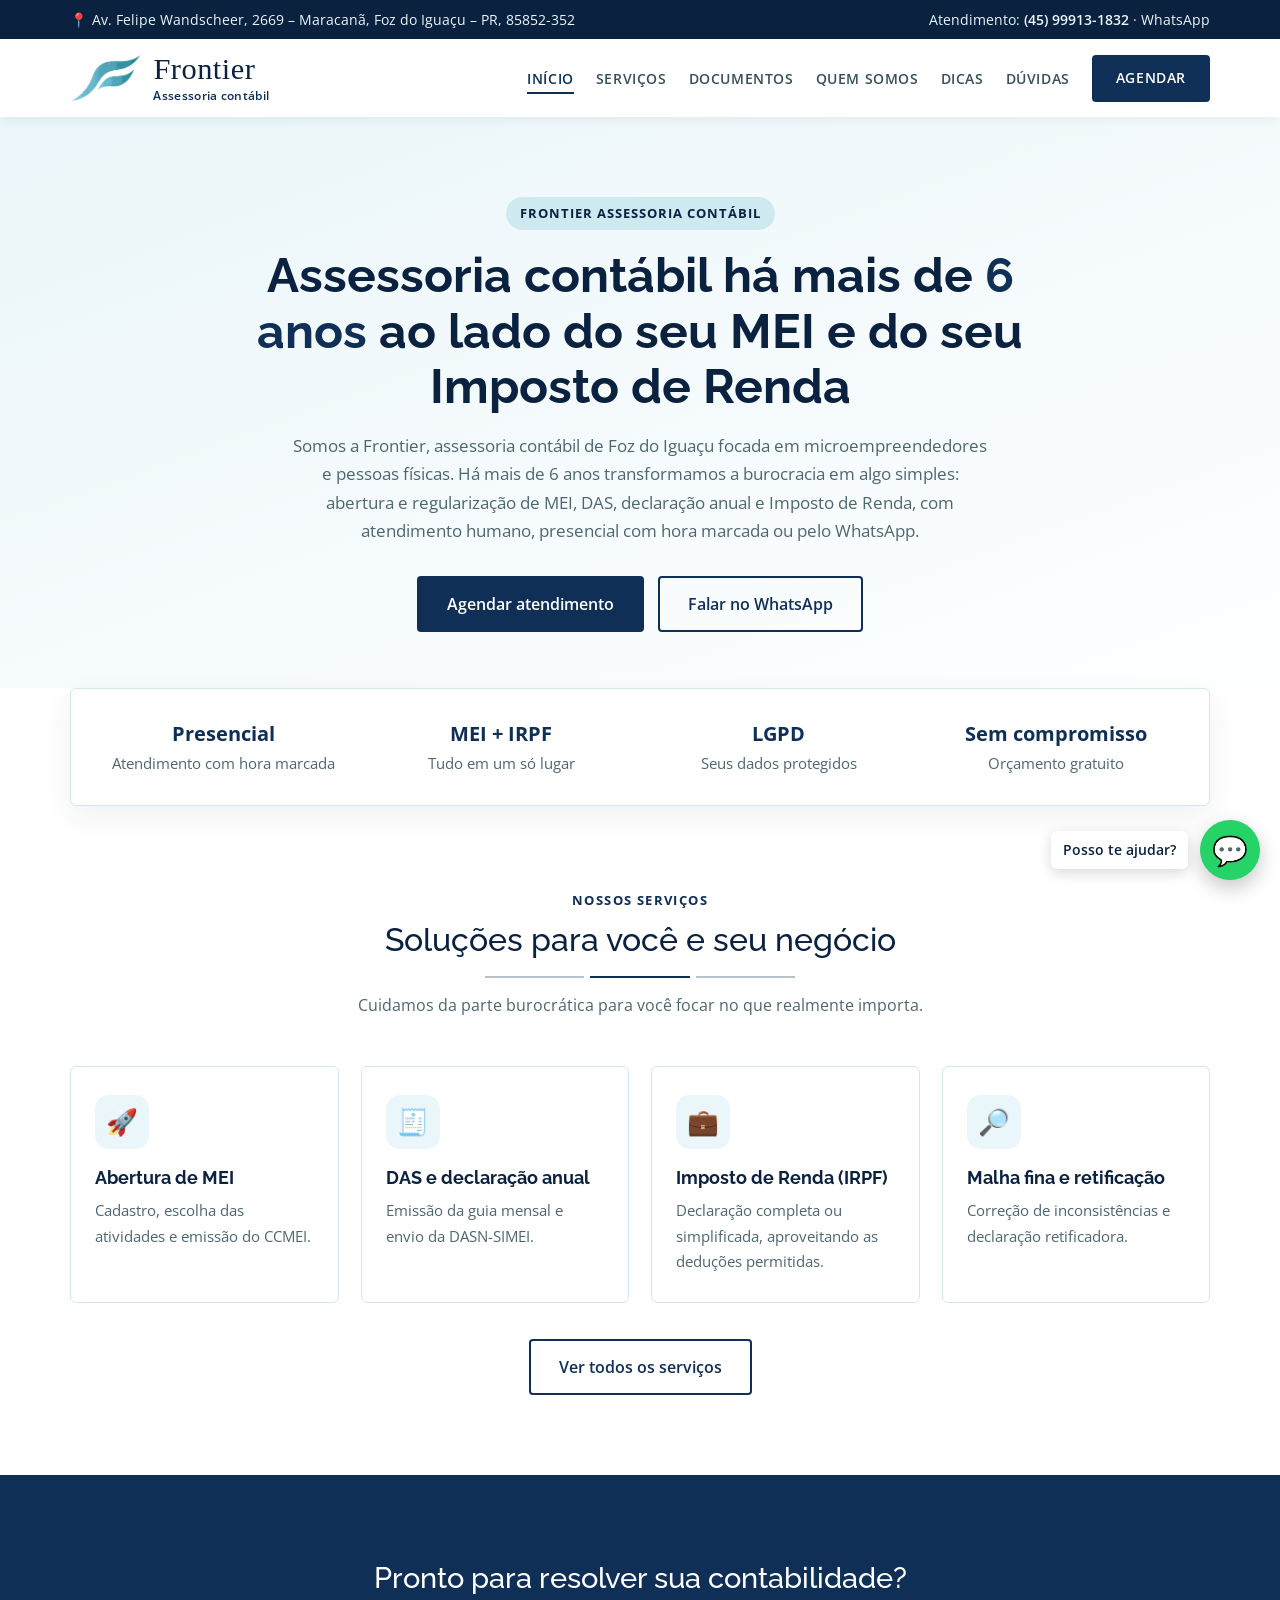
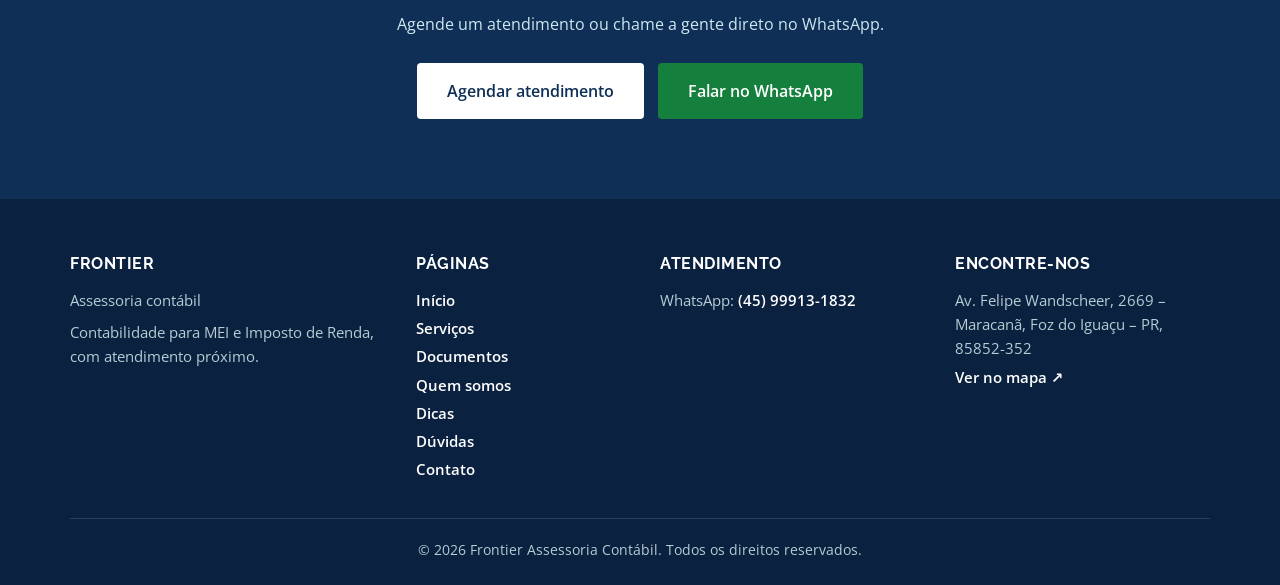
==== commit afcc4227: "Add files via upload" ====
--- a/index.html
+++ b/index.html
@@ -6,7 +6,7 @@
   <title>Frontier Assessoria Contábil | MEI e Imposto de Renda</title>
   <meta name="description" content="Frontier Assessoria Contábil: abertura e regularização de MEI, DAS, DASN-SIMEI e declaração de Imposto de Renda. Agende seu atendimento pelo WhatsApp." />
   <meta name="theme-color" content="#0f2f57" />
-  <link rel="icon" type="image/png" href="images/favicon.png" />
+  <link rel="icon" type="image/png" href="[data-uri]" />
   <meta property="og:type" content="website" />
   <meta property="og:locale" content="pt_BR" />
   <meta property="og:title" content="Frontier Assessoria Contábil | MEI e Imposto de Renda" />
@@ -35,7 +35,7 @@
   <header>
     <div class="container nav">
       <a href="index.html" class="logo" aria-label="Frontier Assessoria Contábil - início">
-        <img src="images/logo.png" alt="" width="75" height="46" />
+        <img src="[data-uri]" alt="" width="71" height="46" />
         <span class="logo-text"><strong>Frontier</strong><small>Assessoria contábil</small></span>
       </a>
       <button class="menu-toggle" id="menuToggle" aria-label="Abrir menu" aria-expanded="false" aria-controls="menu">☰</button>
@@ -67,44 +67,6 @@
       <div class="section-title"><span>Nossos serviços</span><h2>Soluções para você e seu negócio</h2><p>Cuidamos da parte burocrática para você focar no que realmente importa.</p></div>
       <div class="tiles"><a href="contato.html" class="tile"><div class="icon" aria-hidden="true">🚀</div><h3>Abertura de MEI</h3><p>Cadastro, escolha das atividades e emissão do CCMEI.</p></a><a href="contato.html" class="tile"><div class="icon" aria-hidden="true">🧾</div><h3>DAS e declaração anual</h3><p>Emissão da guia mensal e envio da DASN-SIMEI.</p></a><a href="contato.html" class="tile"><div class="icon" aria-hidden="true">💼</div><h3>Imposto de Renda (IRPF)</h3><p>Declaração completa ou simplificada, aproveitando as deduções permitidas.</p></a><a href="contato.html" class="tile"><div class="icon" aria-hidden="true">🔎</div><h3>Malha fina e retificação</h3><p>Correção de inconsistências e declaração retificadora.</p></a></div>
       <p class="more"><a href="servicos.html" class="btn btn-outline">Ver todos os serviços</a></p>
-    </div></section>
-
-    <section class="soft-bg"><div class="container">
-      <div class="section-title"><span>Passo a passo</span><h2>Como funciona</h2><p>Um processo simples e organizado, do primeiro contato até a entrega.</p></div>
-      <div class="steps">
-        <div class="step"><div class="num">1</div><h4>Agende seu atendimento</h4><p>Escolha o melhor dia e nos chame pelo WhatsApp.</p></div>
-        <div class="step"><div class="num">2</div><h4>Envie os documentos</h4><p>Enviamos a lista e você traz ou envia os documentos.</p></div>
-        <div class="step"><div class="num">3</div><h4>Nós cuidamos de tudo</h4><p>Analisamos, preparamos e conferimos cada detalhe.</p></div>
-        <div class="step"><div class="num">4</div><h4>Pronto!</h4><p>Você recebe tudo transmitido e organizado.</p></div>
-      </div>
-      <p class="more"><a href="documentos.html" class="btn btn-outline">Ver documentos necessários</a></p>
-    </div></section>
-
-    <section class="about"><div class="container about-grid">
-      <div class="about-img"><img src="images/hero.png" alt="Frontier Assessoria Contábil" /></div>
-      <div>
-        <div class="section-title" style="text-align:left;margin-bottom:12px"><span>Quem somos</span></div>
-        <h2>Contabilidade com linguagem clara e atendimento próximo</h2>
-        <p style="margin-bottom:16px">A Frontier é uma assessoria contábil focada em microempreendedores e pessoas físicas. Nossa missão é transformar a burocracia em algo simples.</p>
-        <ul>
-            <li>Atendimento rápido e humanizado</li>
-            <li>Segurança e sigilo dos seus dados (LGPD)</li>
-            <li>Orçamento claro e transparente</li>
-          </ul>
-        <p style="margin-top:22px"><a href="sobre.html" class="btn btn-outline">Conheça a Frontier</a></p>
-      </div>
-    </div></section>
-
-    <section class="soft-bg"><div class="container">
-      <div class="section-title"><span>Informativos</span><h2>Dicas para MEI e Imposto de Renda</h2></div>
-      <div class="news-grid"><article class="news-item"><span class="news-tag">MEI<br>Dica</span><h3>DAS do MEI: como emitir e não perder o prazo</h3><p>A guia mensal vence todo dia 20. Veja como emitir pelo Portal do Simples Nacional e evitar multa e juros…</p></article><article class="news-item"><span class="news-tag">MEI<br>Dica</span><h3>Faturamento do MEI: hora de migrar para ME?</h3><p>Acompanhar o faturamento ao longo do ano evita surpresas com o desenquadramento do MEI…</p></article><article class="news-item"><span class="news-tag">IRPF<br>Dica</span><h3>Quem precisa declarar o Imposto de Renda</h3><p>As regras mudam a cada ano. Confira os critérios de rendimentos, bens e ganhos de capital…</p></article></div>
-      <p class="more"><a href="dicas.html" class="btn btn-outline">Ver mais dicas</a></p>
-    </div></section>
-
-    <section><div class="container">
-      <div class="section-title"><span>Dúvidas frequentes</span><h2>Perguntas e respostas</h2></div>
-      <div class="faq"><details><summary>Preciso de contador sendo MEI?</summary><p>Não é obrigatório, mas um contador ajuda a evitar multas, manter o CNPJ regular e orientar sobre limite de faturamento e quando migrar para ME.</p></details><details><summary>Qual o prazo para a declaração anual do MEI?</summary><p>A DASN-SIMEI deve ser enviada anualmente, normalmente até 31 de maio. Confirme sempre as datas oficiais no Portal do Simples Nacional.</p></details><details><summary>Quem precisa declarar Imposto de Renda?</summary><p>As regras mudam a cada ano (limite de rendimentos, bens, ganhos de capital etc.). Consulte a Receita Federal ou fale com a gente para verificar o seu caso.</p></details></div>
-      <p class="more"><a href="duvidas.html" class="btn btn-outline">Ver todas as dúvidas</a></p>
     </div></section>
 
     <section class="cta-band"><div class="container">
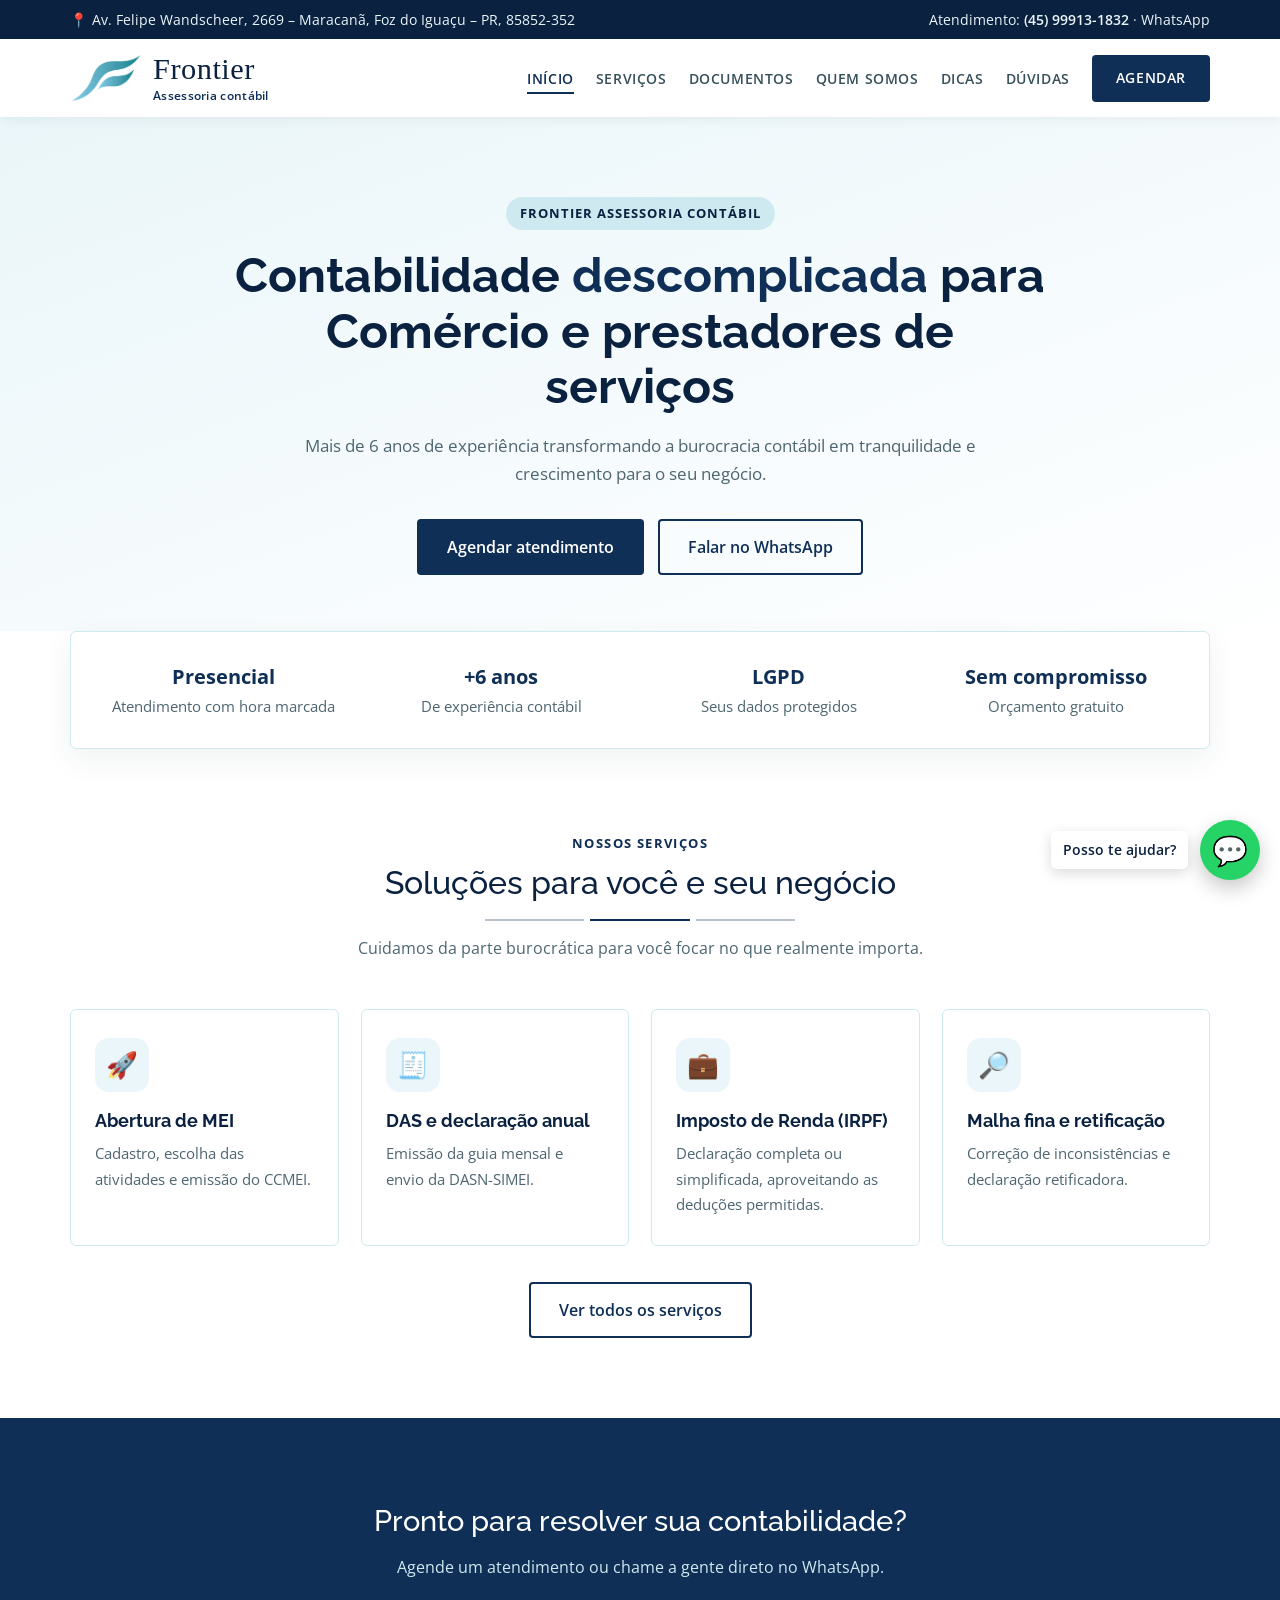
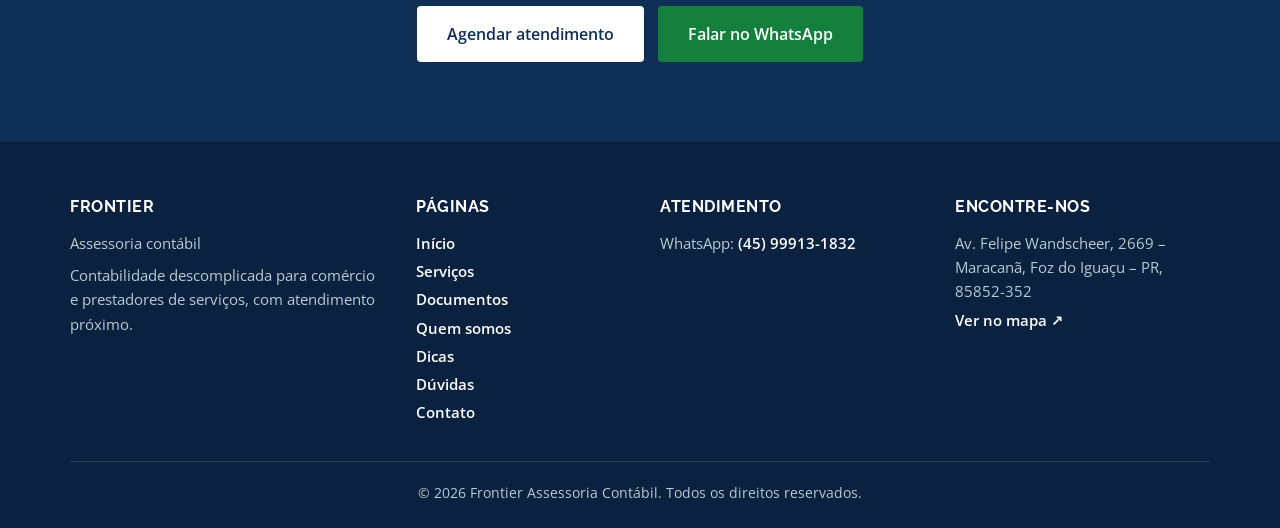
==== commit 7bc32600: "Add files via upload" ====
--- a/index.html
+++ b/index.html
@@ -3,20 +3,20 @@
 <head>
   <meta charset="UTF-8" />
   <meta name="viewport" content="width=device-width, initial-scale=1.0" />
-  <title>Frontier Assessoria Contábil | MEI e Imposto de Renda</title>
-  <meta name="description" content="Frontier Assessoria Contábil: abertura e regularização de MEI, DAS, DASN-SIMEI e declaração de Imposto de Renda. Agende seu atendimento pelo WhatsApp." />
+  <title>Frontier Assessoria Contábil | Contabilidade para Comércio e Serviços</title>
+  <meta name="description" content="Contabilidade descomplicada para comércio e prestadores de serviços. Mais de 6 anos de experiência transformando a burocracia contábil em tranquilidade e crescimento para o seu negócio. Agende pelo WhatsApp." />
   <meta name="theme-color" content="#0f2f57" />
-  <link rel="icon" type="image/png" href="[data-uri]" />
+  <link rel="icon" type="image/png" href="images/favicon.png" />
   <meta property="og:type" content="website" />
   <meta property="og:locale" content="pt_BR" />
-  <meta property="og:title" content="Frontier Assessoria Contábil | MEI e Imposto de Renda" />
-  <meta property="og:description" content="Frontier Assessoria Contábil: abertura e regularização de MEI, DAS, DASN-SIMEI e declaração de Imposto de Renda. Agende seu atendimento pelo WhatsApp." />
+  <meta property="og:title" content="Frontier Assessoria Contábil | Contabilidade para Comércio e Serviços" />
+  <meta property="og:description" content="Contabilidade descomplicada para comércio e prestadores de serviços. Mais de 6 anos de experiência transformando a burocracia contábil em tranquilidade e crescimento para o seu negócio. Agende pelo WhatsApp." />
   <link rel="preconnect" href="https://fonts.googleapis.com">
   <link href="https://fonts.googleapis.com/css2?family=Open+Sans:wght@400;600;700&family=Raleway:wght@400;500;700&display=swap" rel="stylesheet">
   <link rel="stylesheet" href="styles.css" />
   <script type="application/ld+json">
   {"@context":"https://schema.org","@type":"AccountingService","name":"Frontier Assessoria Contábil",
-   "description":"Assessoria contábil para MEI e declaração de Imposto de Renda de pessoa física.",
+   "description":"Contabilidade descomplicada para comércio e prestadores de serviços, com mais de 6 anos de experiência.",
    "telephone":"+55 45 99913-1832",
    "address":{"@type":"PostalAddress","streetAddress":"Av. Felipe Wandscheer, 2669","addressLocality":"Foz do Iguaçu","addressRegion":"PR","postalCode":"85852-352","addressCountry":"BR"},
    "areaServed":"BR","knowsAbout":["MEI","DAS","DASN-SIMEI","Imposto de Renda Pessoa Física"]}
@@ -35,7 +35,7 @@
   <header>
     <div class="container nav">
       <a href="index.html" class="logo" aria-label="Frontier Assessoria Contábil - início">
-        <img src="[data-uri]" alt="" width="71" height="46" />
+        <span class="logo-mark" aria-hidden="true"></span>
         <span class="logo-text"><strong>Frontier</strong><small>Assessoria contábil</small></span>
       </a>
       <button class="menu-toggle" id="menuToggle" aria-label="Abrir menu" aria-expanded="false" aria-controls="menu">☰</button>
@@ -47,8 +47,8 @@
     <section class="hero">
       <div class="container hero-solo">
         <span class="eyebrow">Frontier Assessoria Contábil</span>
-        <h1>Assessoria contábil há mais de <em>6 anos</em> ao lado do seu MEI e do seu Imposto de Renda</h1>
-        <p>Somos a Frontier, assessoria contábil de Foz do Iguaçu focada em microempreendedores e pessoas físicas. Há mais de 6 anos transformamos a burocracia em algo simples: abertura e regularização de MEI, DAS, declaração anual e Imposto de Renda, com atendimento humano, presencial com hora marcada ou pelo WhatsApp.</p>
+        <h1>Contabilidade <em>descomplicada</em> para Comércio e prestadores de serviços</h1>
+        <p>Mais de 6 anos de experiência transformando a burocracia contábil em tranquilidade e crescimento para o seu negócio.</p>
         <div class="hero-buttons">
           <a href="contato.html" class="btn btn-primary">Agendar atendimento</a>
           <a href="#" class="btn btn-outline js-whatsapp">Falar no WhatsApp</a>
@@ -58,7 +58,7 @@
 
     <div class="stats"><div class="container"><div class="stats-grid">
       <div><strong>Presencial</strong><span>Atendimento com hora marcada</span></div>
-      <div><strong>MEI + IRPF</strong><span>Tudo em um só lugar</span></div>
+      <div><strong>+6 anos</strong><span>De experiência contábil</span></div>
       <div><strong>LGPD</strong><span>Seus dados protegidos</span></div>
       <div><strong>Sem compromisso</strong><span>Orçamento gratuito</span></div>
     </div></div></div>
@@ -82,7 +82,7 @@
         <div>
           <h4>Frontier</h4>
           <p>Assessoria contábil</p>
-          <p style="margin-top:8px">Contabilidade para MEI e Imposto de Renda, com atendimento próximo.</p>
+          <p style="margin-top:8px">Contabilidade descomplicada para comércio e prestadores de serviços, com atendimento próximo.</p>
         </div>
         <div><h4>Páginas</h4><p><a href="index.html">Início</a></p><p><a href="servicos.html">Serviços</a></p><p><a href="documentos.html">Documentos</a></p><p><a href="sobre.html">Quem somos</a></p><p><a href="dicas.html">Dicas</a></p><p><a href="duvidas.html">Dúvidas</a></p><p><a href="contato.html">Contato</a></p></div>
         <div>
--- a/styles.css
+++ b/styles.css
@@ -78,7 +78,7 @@
     }
     .nav { display: flex; align-items: center; justify-content: space-between; height: 78px; }
     .logo { display: flex; align-items: center; gap: 12px; }
-    .logo img { height: 46px; width: auto; }
+    .logo-mark { display: block; flex: none; width: 71px; height: 46px; background: url([data-uri]) center / contain no-repeat; }
     .logo-text { line-height: 1.1; }
     .logo-text strong {
       display: block; font-family: "Brush Script MT", "Segoe Script", "Lucida Handwriting", cursive;
@@ -310,3 +310,5 @@
 .checklist li::before { content: "✔"; position: absolute; left: 0; color: var(--primary); }
 .tile.static:hover { transform: none; box-shadow: none; border-color: var(--teal-soft); }
 @media (min-width: 861px) { .footer-grid { grid-template-columns: 1.2fr .8fr 1fr 1fr; } }
+
+    .logo-full { width: 100%; aspect-ratio: 564 / 517; background: url([data-uri]) center / contain no-repeat; }
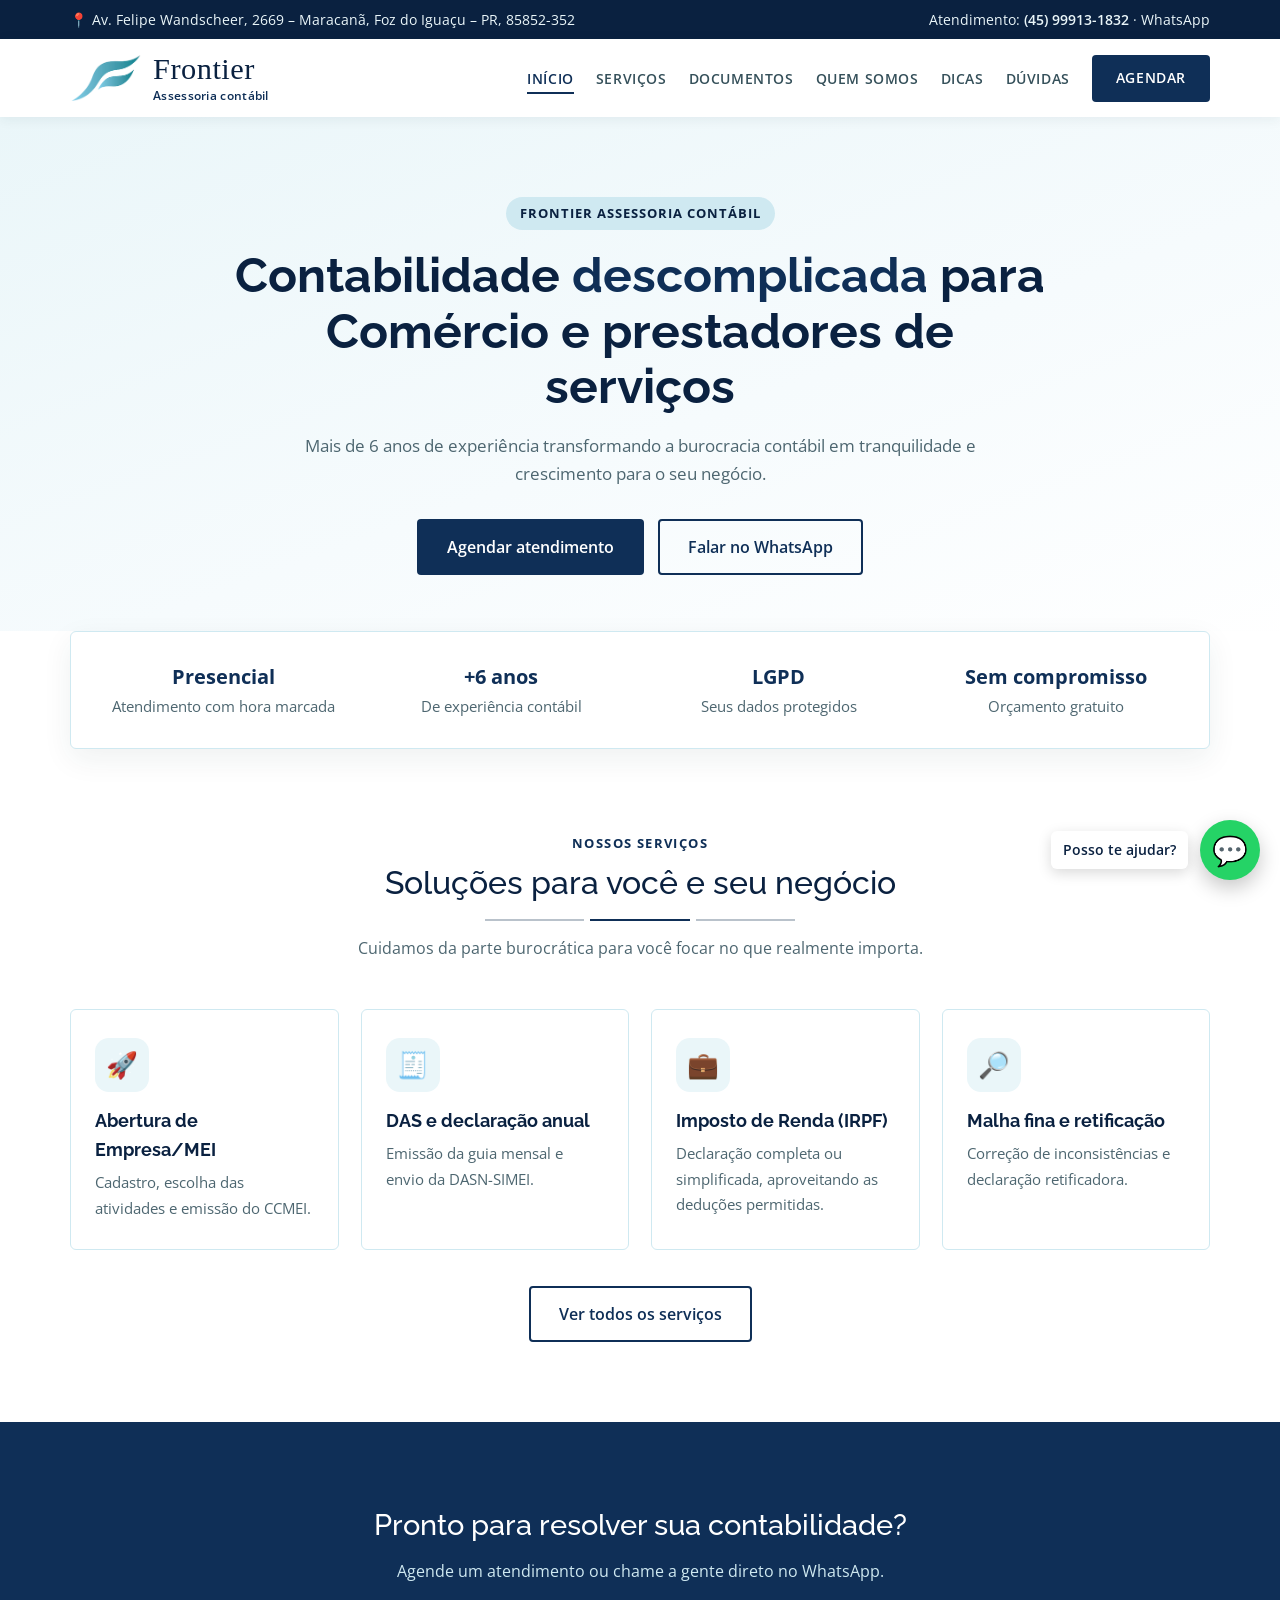
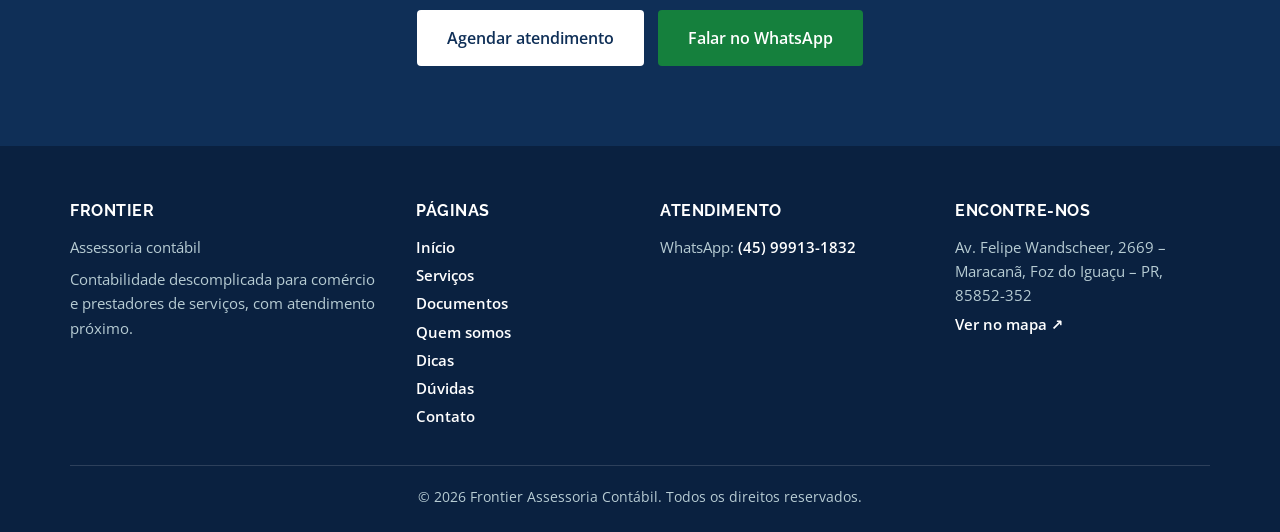
==== commit 08565202: "Update index.html" ====
--- a/index.html
+++ b/index.html
@@ -65,7 +65,7 @@
 
     <section><div class="container">
       <div class="section-title"><span>Nossos serviços</span><h2>Soluções para você e seu negócio</h2><p>Cuidamos da parte burocrática para você focar no que realmente importa.</p></div>
-      <div class="tiles"><a href="contato.html" class="tile"><div class="icon" aria-hidden="true">🚀</div><h3>Abertura de MEI</h3><p>Cadastro, escolha das atividades e emissão do CCMEI.</p></a><a href="contato.html" class="tile"><div class="icon" aria-hidden="true">🧾</div><h3>DAS e declaração anual</h3><p>Emissão da guia mensal e envio da DASN-SIMEI.</p></a><a href="contato.html" class="tile"><div class="icon" aria-hidden="true">💼</div><h3>Imposto de Renda (IRPF)</h3><p>Declaração completa ou simplificada, aproveitando as deduções permitidas.</p></a><a href="contato.html" class="tile"><div class="icon" aria-hidden="true">🔎</div><h3>Malha fina e retificação</h3><p>Correção de inconsistências e declaração retificadora.</p></a></div>
+      <div class="tiles"><a href="contato.html" class="tile"><div class="icon" aria-hidden="true">🚀</div><h3>Abertura de Empresa/MEI</h3><p>Cadastro, escolha das atividades e emissão do CCMEI.</p></a><a href="contato.html" class="tile"><div class="icon" aria-hidden="true">🧾</div><h3>DAS e declaração anual</h3><p>Emissão da guia mensal e envio da DASN-SIMEI.</p></a><a href="contato.html" class="tile"><div class="icon" aria-hidden="true">💼</div><h3>Imposto de Renda (IRPF)</h3><p>Declaração completa ou simplificada, aproveitando as deduções permitidas.</p></a><a href="contato.html" class="tile"><div class="icon" aria-hidden="true">🔎</div><h3>Malha fina e retificação</h3><p>Correção de inconsistências e declaração retificadora.</p></a></div>
       <p class="more"><a href="servicos.html" class="btn btn-outline">Ver todos os serviços</a></p>
     </div></section>
 
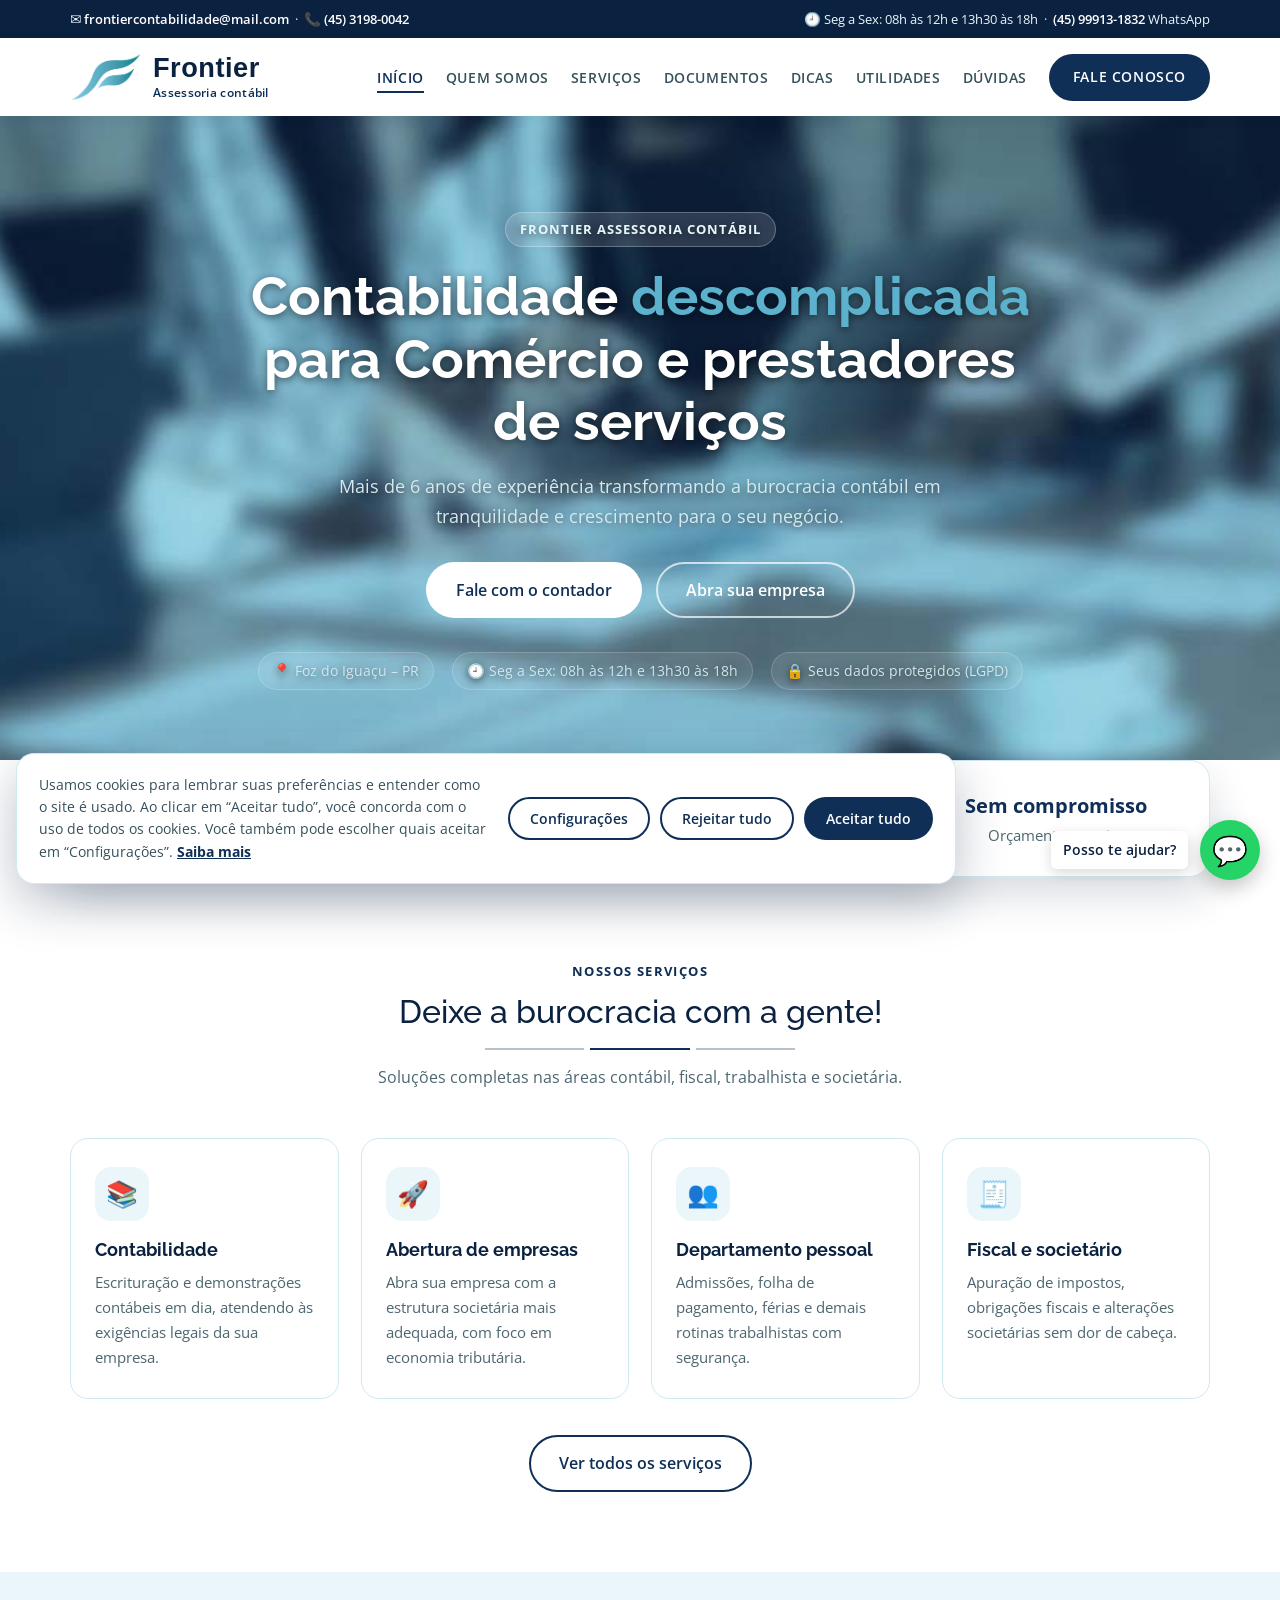
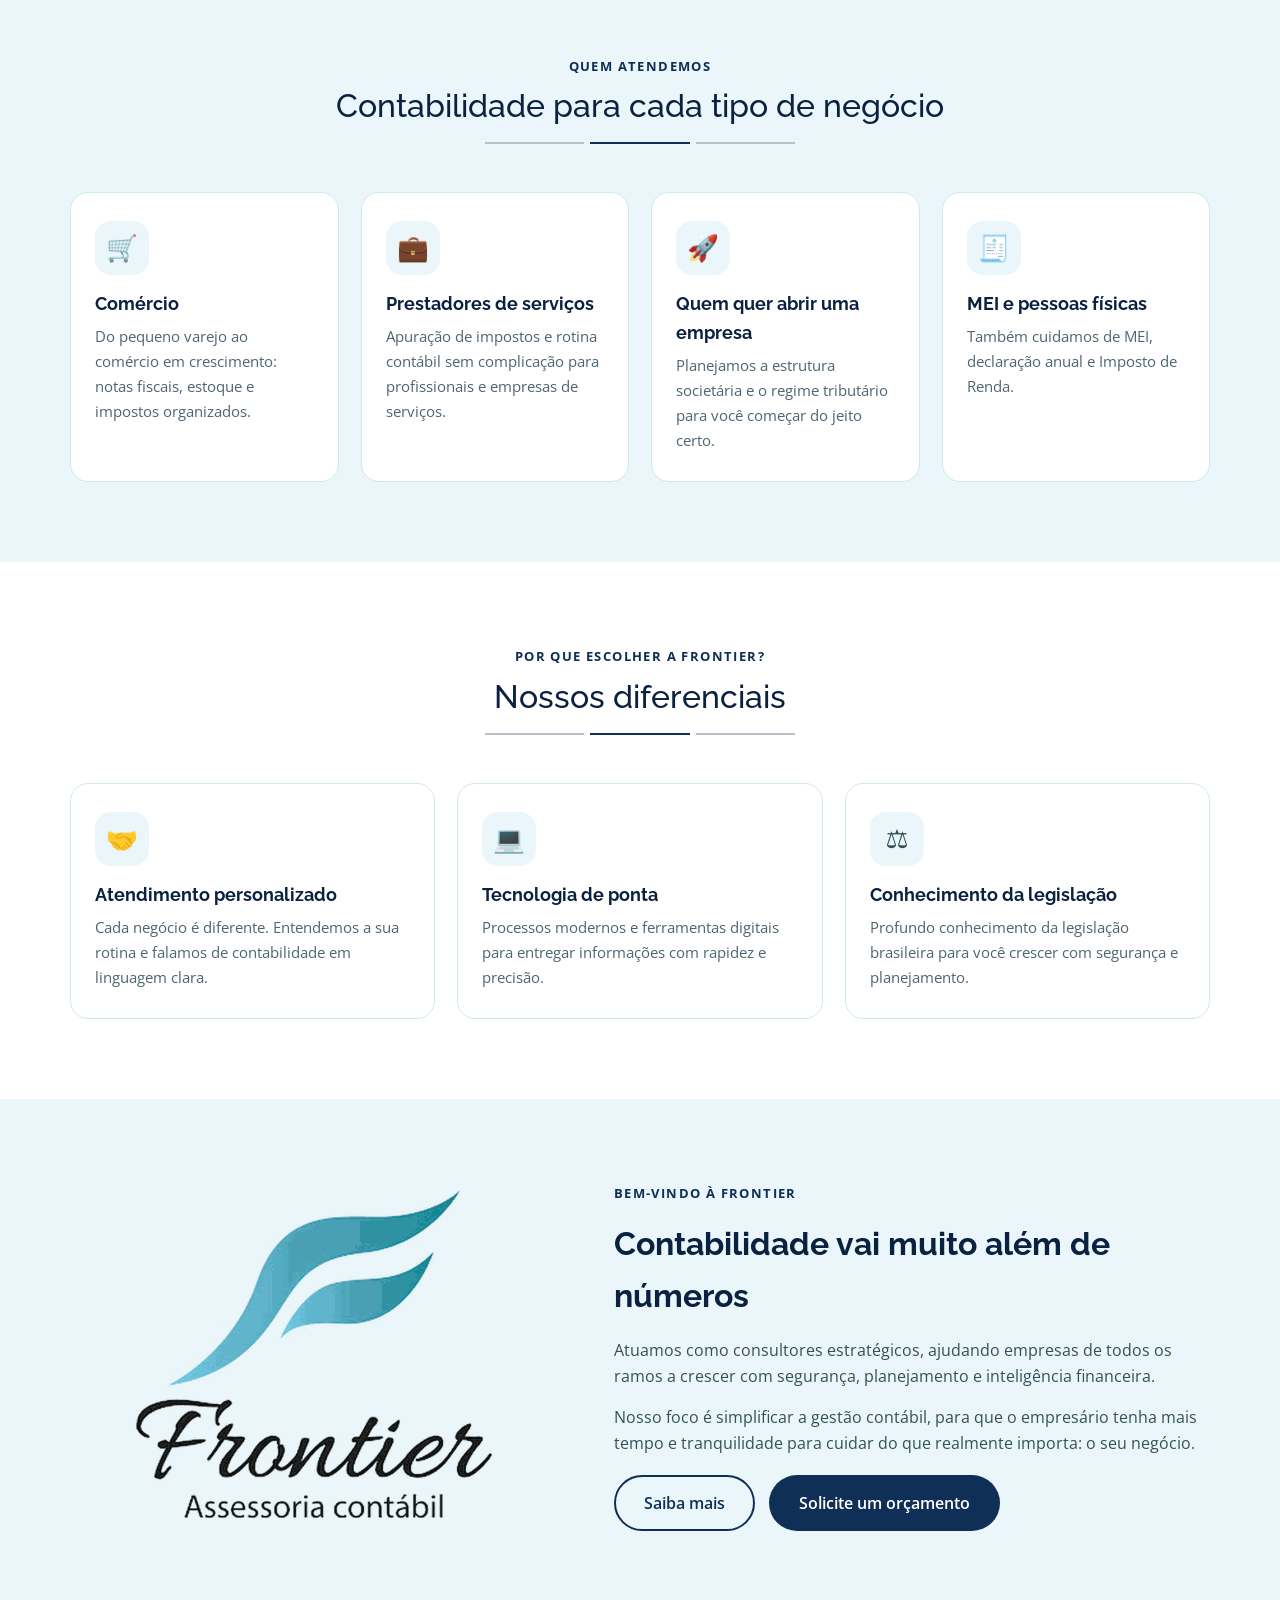
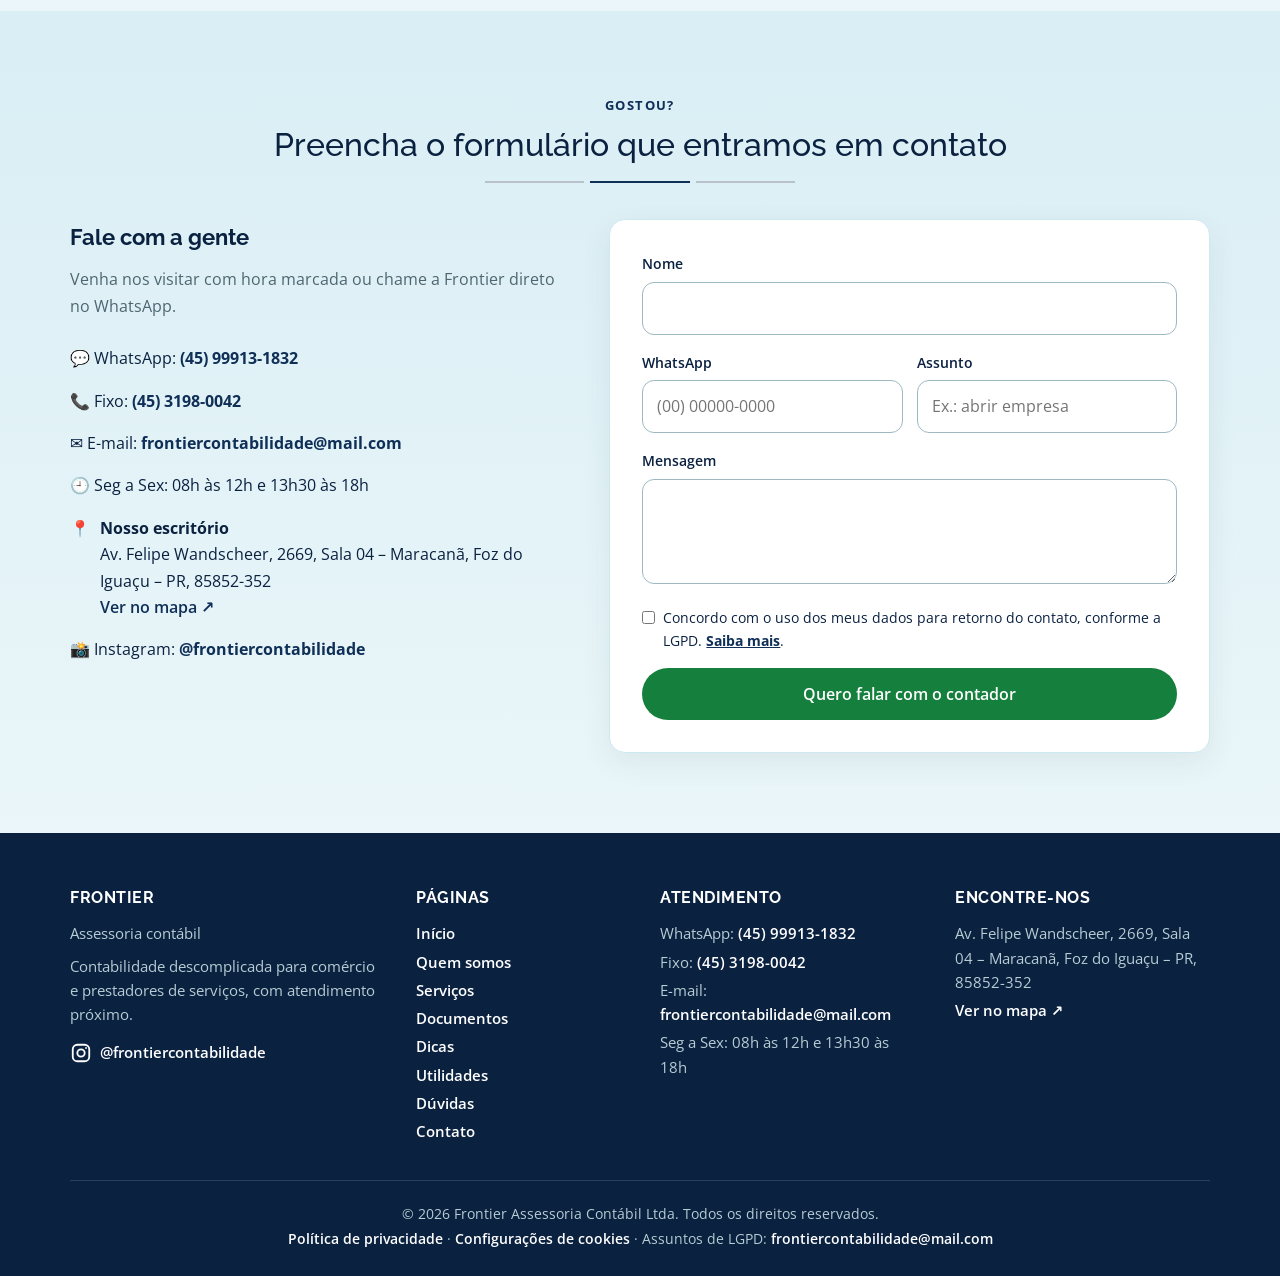
==== commit 5dda9d1d: "Add files via upload" ====
--- a/index.html
+++ b/index.html
@@ -15,11 +15,12 @@
   <link href="https://fonts.googleapis.com/css2?family=Open+Sans:wght@400;600;700&family=Raleway:wght@400;500;700&display=swap" rel="stylesheet">
   <link rel="stylesheet" href="styles.css" />
   <script type="application/ld+json">
-  {"@context":"https://schema.org","@type":"AccountingService","name":"Frontier Assessoria Contábil",
+  {"@context":"https://schema.org","@type":"AccountingService","name":"Frontier Assessoria Contábil Ltda",
    "description":"Contabilidade descomplicada para comércio e prestadores de serviços, com mais de 6 anos de experiência.",
-   "telephone":"+55 45 99913-1832",
-   "address":{"@type":"PostalAddress","streetAddress":"Av. Felipe Wandscheer, 2669","addressLocality":"Foz do Iguaçu","addressRegion":"PR","postalCode":"85852-352","addressCountry":"BR"},
-   "areaServed":"BR","knowsAbout":["MEI","DAS","DASN-SIMEI","Imposto de Renda Pessoa Física"]}
+   "telephone":"+55 45 99913-1832","email":"frontiercontabilidade@mail.com","sameAs":["https://www.instagram.com/frontiercontabilidade/"],
+   "openingHours":["Mo-Fr 08:00-12:00","Mo-Fr 13:30-18:00"],
+   "address":{"@type":"PostalAddress","streetAddress":"Av. Felipe Wandscheer, 2669, Sala 04 - Maracanã","addressLocality":"Foz do Iguaçu","addressRegion":"PR","postalCode":"85852-352","addressCountry":"BR"},
+   "areaServed":"BR","knowsAbout":["Contabilidade","Abertura de empresas","Departamento pessoal","Fiscal","Societário"]}
   </script>
 </head>
 <body>
@@ -27,8 +28,8 @@
 
   <div class="topbar">
     <div class="container">
-      <span>📍 <span class="js-endereco"></span></span>
-      <span>Atendimento: <a href="#" class="js-whatsapp">(45) 99913-1832</a> · WhatsApp</span>
+      <span>✉️ <a href="mailto:frontiercontabilidade@mail.com">frontiercontabilidade@mail.com</a> &nbsp;·&nbsp; 📞 <a href="tel:+554531980042">(45) 3198-0042</a></span>
+      <span>🕘 Seg a Sex: 08h às 12h e 13h30 às 18h &nbsp;·&nbsp; <a href="#" class="js-whatsapp">(45) 99913-1832</a> WhatsApp</span>
     </div>
   </div>
 
@@ -39,7 +40,7 @@
         <span class="logo-text"><strong>Frontier</strong><small>Assessoria contábil</small></span>
       </a>
       <button class="menu-toggle" id="menuToggle" aria-label="Abrir menu" aria-expanded="false" aria-controls="menu">☰</button>
-      <ul id="menu"><li><a href="index.html" aria-current="page">Início</a></li><li><a href="servicos.html">Serviços</a></li><li><a href="documentos.html">Documentos</a></li><li><a href="sobre.html">Quem somos</a></li><li><a href="dicas.html">Dicas</a></li><li><a href="duvidas.html">Dúvidas</a></li><li><a href="contato.html" class="btn btn-primary" style="padding:10px 22px">Agendar</a></li></ul>
+      <ul id="menu"><li><a href="index.html" aria-current="page">Início</a></li><li><a href="sobre.html">Quem somos</a></li><li><a href="servicos.html">Serviços</a></li><li><a href="documentos.html">Documentos</a></li><li><a href="dicas.html">Dicas</a></li><li><a href="utilidades.html">Utilidades</a></li><li><a href="duvidas.html">Dúvidas</a></li><li><a href="contato.html" class="btn btn-primary" style="padding:10px 22px">Fale conosco</a></li></ul>
     </div>
   </header>
 
@@ -50,9 +51,10 @@
         <h1>Contabilidade <em>descomplicada</em> para Comércio e prestadores de serviços</h1>
         <p>Mais de 6 anos de experiência transformando a burocracia contábil em tranquilidade e crescimento para o seu negócio.</p>
         <div class="hero-buttons">
-          <a href="contato.html" class="btn btn-primary">Agendar atendimento</a>
-          <a href="#" class="btn btn-outline js-whatsapp">Falar no WhatsApp</a>
+          <a href="contato.html" class="btn btn-light">Fale com o contador</a>
+          <a href="contato.html#agendar" class="btn btn-ghost">Abra sua empresa</a>
         </div>
+        <ul class="hero-chips"><li>📍 Foz do Iguaçu – PR</li><li>🕘 Seg a Sex: 08h às 12h e 13h30 às 18h</li><li>🔒 Seus dados protegidos (LGPD)</li></ul>
       </div>
     </section>
 
@@ -64,17 +66,57 @@
     </div></div></div>
 
     <section><div class="container">
-      <div class="section-title"><span>Nossos serviços</span><h2>Soluções para você e seu negócio</h2><p>Cuidamos da parte burocrática para você focar no que realmente importa.</p></div>
-      <div class="tiles"><a href="contato.html" class="tile"><div class="icon" aria-hidden="true">🚀</div><h3>Abertura de Empresa/MEI</h3><p>Cadastro, escolha das atividades e emissão do CCMEI.</p></a><a href="contato.html" class="tile"><div class="icon" aria-hidden="true">🧾</div><h3>DAS e declaração anual</h3><p>Emissão da guia mensal e envio da DASN-SIMEI.</p></a><a href="contato.html" class="tile"><div class="icon" aria-hidden="true">💼</div><h3>Imposto de Renda (IRPF)</h3><p>Declaração completa ou simplificada, aproveitando as deduções permitidas.</p></a><a href="contato.html" class="tile"><div class="icon" aria-hidden="true">🔎</div><h3>Malha fina e retificação</h3><p>Correção de inconsistências e declaração retificadora.</p></a></div>
+      <div class="section-title"><span>Nossos serviços</span><h2>Deixe a burocracia com a gente!</h2><p>Soluções completas nas áreas contábil, fiscal, trabalhista e societária.</p></div>
+      <div class="tiles"><a href="servicos.html" class="tile"><div class="icon" aria-hidden="true">📚</div><h3>Contabilidade</h3><p>Escrituração e demonstrações contábeis em dia, atendendo às exigências legais da sua empresa.</p></a><a href="servicos.html" class="tile"><div class="icon" aria-hidden="true">🚀</div><h3>Abertura de empresas</h3><p>Abra sua empresa com a estrutura societária mais adequada, com foco em economia tributária.</p></a><a href="servicos.html" class="tile"><div class="icon" aria-hidden="true">👥</div><h3>Departamento pessoal</h3><p>Admissões, folha de pagamento, férias e demais rotinas trabalhistas com segurança.</p></a><a href="servicos.html" class="tile"><div class="icon" aria-hidden="true">🧾</div><h3>Fiscal e societário</h3><p>Apuração de impostos, obrigações fiscais e alterações societárias sem dor de cabeça.</p></a></div>
       <p class="more"><a href="servicos.html" class="btn btn-outline">Ver todos os serviços</a></p>
     </div></section>
 
-    <section class="cta-band"><div class="container">
-      <h2>Pronto para resolver sua contabilidade?</h2>
-      <p>Agende um atendimento ou chame a gente direto no WhatsApp.</p>
-      <div class="hero-buttons"><a href="contato.html" class="btn btn-light">Agendar atendimento</a><a href="#" class="btn btn-green js-whatsapp">Falar no WhatsApp</a></div>
+    <section class="soft-bg"><div class="container">
+      <div class="section-title"><span>Quem atendemos</span><h2>Contabilidade para cada tipo de negócio</h2></div>
+      <div class="tiles"><div class="tile static"><div class="icon" aria-hidden="true">🛒</div><h3>Comércio</h3><p>Do pequeno varejo ao comércio em crescimento: notas fiscais, estoque e impostos organizados.</p></div><div class="tile static"><div class="icon" aria-hidden="true">💼</div><h3>Prestadores de serviços</h3><p>Apuração de impostos e rotina contábil sem complicação para profissionais e empresas de serviços.</p></div><div class="tile static"><div class="icon" aria-hidden="true">🚀</div><h3>Quem quer abrir uma empresa</h3><p>Planejamos a estrutura societária e o regime tributário para você começar do jeito certo.</p></div><div class="tile static"><div class="icon" aria-hidden="true">🧾</div><h3>MEI e pessoas físicas</h3><p>Também cuidamos de MEI, declaração anual e Imposto de Renda.</p></div></div>
     </div></section>
-  </main>
+
+    <section><div class="container">
+      <div class="section-title"><span>Por que escolher a Frontier?</span><h2>Nossos diferenciais</h2></div>
+      <div class="tiles"><div class="tile static"><div class="icon" aria-hidden="true">🤝</div><h3>Atendimento personalizado</h3><p>Cada negócio é diferente. Entendemos a sua rotina e falamos de contabilidade em linguagem clara.</p></div><div class="tile static"><div class="icon" aria-hidden="true">💻</div><h3>Tecnologia de ponta</h3><p>Processos modernos e ferramentas digitais para entregar informações com rapidez e precisão.</p></div><div class="tile static"><div class="icon" aria-hidden="true">⚖️</div><h3>Conhecimento da legislação</h3><p>Profundo conhecimento da legislação brasileira para você crescer com segurança e planejamento.</p></div></div>
+    </div></section>
+
+    <section class="about soft-bg"><div class="container about-grid">
+      <div class="about-img"><div class="logo-full" role="img" aria-label="Frontier Assessoria Contábil"></div></div>
+      <div>
+        <div class="section-title" style="text-align:left;margin-bottom:12px"><span>Bem-vindo à Frontier</span></div>
+        <h2>Contabilidade vai muito além de números</h2>
+        <p style="margin-bottom:14px">Atuamos como consultores estratégicos, ajudando empresas de todos os ramos a crescer com segurança, planejamento e inteligência financeira.</p>
+        <p style="margin-bottom:18px">Nosso foco é simplificar a gestão contábil, para que o empresário tenha mais tempo e tranquilidade para cuidar do que realmente importa: o seu negócio.</p>
+        <p class="hero-buttons"><a href="sobre.html" class="btn btn-outline">Saiba mais</a><a href="contato.html" class="btn btn-primary">Solicite um orçamento</a></p>
+      </div>
+    </div></section>
+
+    <section class="contact" id="contato-rapido"><div class="container">
+      <div class="section-title"><span>Gostou?</span><h2>Preencha o formulário que entramos em contato</h2></div>
+      <div class="contact-grid">
+        <div class="contact-info"><h3>Fale com a gente</h3><p>Venha nos visitar com hora marcada ou chame a Frontier direto no WhatsApp.</p>
+        <ul>
+          <li>💬 WhatsApp: <a href="#" class="phone js-whatsapp">(45) 99913-1832</a></li>
+          <li>📞 Fixo: <a href="tel:+554531980042" class="phone">(45) 3198-0042</a></li>
+          <li>✉️ E-mail: <a href="mailto:frontiercontabilidade@mail.com" class="phone">frontiercontabilidade@mail.com</a></li>
+          <li>🕘 Seg a Sex: 08h às 12h e 13h30 às 18h</li>
+          <li class="addr">📍 <span><strong>Nosso escritório</strong><br><span class="js-endereco"></span><br><a href="#" class="js-mapa" target="_blank" rel="noopener">Ver no mapa ↗</a></span></li>
+          <li>📸 Instagram: <a href="https://www.instagram.com/frontiercontabilidade/" target="_blank" rel="noopener" class="phone">@frontiercontabilidade</a></li>
+        </ul></div>
+        <form id="quickForm">
+        <div class="field"><label for="q-nome">Nome</label><input type="text" id="q-nome" autocomplete="name" required /></div>
+        <div class="field-row">
+          <div class="field"><label for="q-tel">WhatsApp</label><input type="tel" id="q-tel" autocomplete="tel" inputmode="tel" placeholder="(00) 00000-0000" required /></div>
+          <div class="field"><label for="q-assunto">Assunto</label><input type="text" id="q-assunto" placeholder="Ex.: abrir empresa" required /></div>
+        </div>
+        <div class="field"><label for="q-msg">Mensagem</label><textarea id="q-msg" rows="3"></textarea></div>
+        <label class="check"><input type="checkbox" required /> <span>Concordo com o uso dos meus dados para retorno do contato, conforme a LGPD. <a href="politica-de-privacidade.html">Saiba mais</a>.</span></label>
+        <button type="submit" class="btn btn-green">Quero falar com o contador</button>
+      </form>
+      </div>
+    </div></section>
+</main>
 
   <footer>
     <div class="container">
@@ -83,11 +125,15 @@
           <h4>Frontier</h4>
           <p>Assessoria contábil</p>
           <p style="margin-top:8px">Contabilidade descomplicada para comércio e prestadores de serviços, com atendimento próximo.</p>
+          <p class="social"><a href="https://www.instagram.com/frontiercontabilidade/" target="_blank" rel="noopener" aria-label="Instagram da Frontier"><svg viewBox="0 0 24 24" width="22" height="22" fill="none" stroke="currentColor" stroke-width="2" aria-hidden="true"><rect x="3" y="3" width="18" height="18" rx="5"/><circle cx="12" cy="12" r="4"/><circle cx="17.5" cy="6.5" r="1" fill="currentColor" stroke="none"/></svg><span>@frontiercontabilidade</span></a></p>
         </div>
-        <div><h4>Páginas</h4><p><a href="index.html">Início</a></p><p><a href="servicos.html">Serviços</a></p><p><a href="documentos.html">Documentos</a></p><p><a href="sobre.html">Quem somos</a></p><p><a href="dicas.html">Dicas</a></p><p><a href="duvidas.html">Dúvidas</a></p><p><a href="contato.html">Contato</a></p></div>
+        <div><h4>Páginas</h4><p><a href="index.html">Início</a></p><p><a href="sobre.html">Quem somos</a></p><p><a href="servicos.html">Serviços</a></p><p><a href="documentos.html">Documentos</a></p><p><a href="dicas.html">Dicas</a></p><p><a href="utilidades.html">Utilidades</a></p><p><a href="duvidas.html">Dúvidas</a></p><p><a href="contato.html">Contato</a></p></div>
         <div>
           <h4>Atendimento</h4>
           <p>WhatsApp: <a href="#" class="js-whatsapp">(45) 99913-1832</a></p>
+          <p>Fixo: <a href="tel:+554531980042">(45) 3198-0042</a></p>
+          <p>E-mail: <a href="mailto:frontiercontabilidade@mail.com">frontiercontabilidade@mail.com</a></p>
+          <p>Seg a Sex: 08h às 12h e 13h30 às 18h</p>
         </div>
         <div>
           <h4>Encontre-nos</h4>
@@ -95,7 +141,8 @@
           <p><a href="#" class="js-mapa" target="_blank" rel="noopener">Ver no mapa ↗</a></p>
         </div>
       </div>
-      <div class="footer-bottom">© <span id="ano"></span> Frontier Assessoria Contábil. Todos os direitos reservados.</div>
+      <div class="footer-bottom">© <span id="ano"></span> Frontier Assessoria Contábil Ltda. Todos os direitos reservados.<br>
+        <a href="politica-de-privacidade.html">Política de privacidade</a> · <button type="button" class="link-btn" id="abrirCookies">Configurações de cookies</button> · Assuntos de LGPD: <a href="mailto:frontiercontabilidade@mail.com">frontiercontabilidade@mail.com</a></div>
     </div>
   </footer>
 
--- a/styles.css
+++ b/styles.css
@@ -11,7 +11,7 @@
       --text: #35505a;
       --muted: #4d6670;
       --white: #ffffff;
-      --radius: 6px;
+      --radius: 16px;
       --shadow: 0 10px 30px rgba(23, 50, 59, 0.07);
     }
 
@@ -81,8 +81,8 @@
     .logo-mark { display: block; flex: none; width: 71px; height: 46px; background: url([data-uri]) center / contain no-repeat; }
     .logo-text { line-height: 1.1; }
     .logo-text strong {
-      display: block; font-family: "Brush Script MT", "Segoe Script", "Lucida Handwriting", cursive;
-      font-size: 1.9rem; font-weight: 400; color: var(--dark); letter-spacing: .5px;
+      display: block; font-family: Arial, Helvetica, sans-serif;
+      font-size: 1.7rem; font-weight: 700; color: var(--dark); letter-spacing: .5px;
     }
     .logo-text small { font-size: .78rem; color: var(--primary); font-weight: 600; letter-spacing: .3px; }
     .nav ul { display: flex; gap: 22px; align-items: center; }
@@ -155,7 +155,7 @@
 
     /* ========== SOBRE ========== */
     .about-grid { display: grid; grid-template-columns: .9fr 1.1fr; gap: 56px; align-items: center; }
-    .about-img { max-width: 360px; margin-inline: auto; }
+    .about-img { width: 100%; max-width: 360px; margin-inline: auto; }
     .about h2 { color: var(--dark); font-size: 2rem; margin-bottom: 14px; }
     .about li { padding: 6px 0 6px 30px; position: relative; }
     .about li::before { content: "✔"; position: absolute; left: 0; color: var(--primary); }
@@ -312,3 +312,93 @@
 @media (min-width: 861px) { .footer-grid { grid-template-columns: 1.2fr .8fr 1fr 1fr; } }
 
     .logo-full { width: 100%; aspect-ratio: 564 / 517; background: url([data-uri]) center / contain no-repeat; }
+
+
+/* ========== VISUAL RENOVADO (mesma paleta da logo) ========== */
+.btn { border-radius: 999px; }
+.btn-light { background: #fff; color: var(--primary); }
+.btn-light:hover { background: var(--teal-soft); transform: translateY(-2px); }
+.btn-ghost { border-color: rgba(255,255,255,.7); color: #fff; background: transparent; }
+.btn-ghost:hover { background: #fff; color: var(--primary); }
+.topbar .container { font-size: .84rem; }
+.topbar a { color: #fff; }
+
+.hero { position: relative; overflow: hidden; color: #fff; padding: 96px 0 120px;
+  background: radial-gradient(circle at 85% 10%, rgba(92,178,205,.45) 0, transparent 45%),
+              radial-gradient(circle at 5% 95%, rgba(92,178,205,.25) 0, transparent 40%),
+              linear-gradient(135deg, #0a2140 0%, #0f2f57 55%, #17607c 100%); }
+.hero .eyebrow { background: rgba(255,255,255,.14); color: #e6f6fb; border: 1px solid rgba(255,255,255,.25); }
+.hero h1 { color: #fff; font-size: clamp(2.1rem, 4.6vw, 3.4rem); }
+.hero h1 em { color: var(--teal); }
+.hero p { color: #d6e9f0; font-size: 1.15rem; }
+.hero-chips { display: flex; flex-wrap: wrap; gap: 10px 18px; justify-content: center; margin-top: 34px; font-size: .9rem; color: #cfe6ee; }
+.hero-chips li { background: rgba(255,255,255,.08); border: 1px solid rgba(255,255,255,.18); padding: 6px 14px; border-radius: 999px; }
+.stats { margin-top: -50px; }
+.stats-grid { border-radius: 20px; box-shadow: 0 18px 40px rgba(10,33,64,.16); }
+.tile { border-radius: 18px; }
+.tile .icon { border-radius: 16px; }
+.contact { background: linear-gradient(180deg, #d9eef5 0%, var(--soft) 100%); }
+.contact .section-title { margin-bottom: 36px; }
+form input, form select, form textarea { border-radius: 12px; }
+.page-hero { background: linear-gradient(135deg, #0f2f57 0%, #17607c 100%); }
+.page-hero h1 { color: #fff; }
+.page-hero p { color: #d6e9f0; }
+.page-hero .eyebrow { background: rgba(255,255,255,.14); color: #e6f6fb; border: 1px solid rgba(255,255,255,.25); }
+.map-wrap, .location-card { border-radius: 18px; }
+
+.social a { display: inline-flex; align-items: center; gap: 8px; margin-top: 10px; }
+.link-btn { background: none; border: 0; color: #fff; font: inherit; font-weight: 600; cursor: pointer; padding: 0; }
+.link-btn:hover { text-decoration: underline; }
+.footer-bottom { line-height: 1.9; }
+.prose { max-width: 820px; }
+.prose h2 { color: var(--dark); font-size: 1.25rem; margin: 28px 0 8px; }
+.prose p { margin-bottom: 10px; }
+.prose a { color: var(--primary); font-weight: 600; text-decoration: underline; }
+
+/* ========== COOKIES ========== */
+.ck-banner { position: fixed; left: 16px; right: 96px; bottom: 16px; z-index: 500; max-width: 940px; margin-inline: 0;
+  background: #fff; color: var(--text); border: 1px solid var(--teal-soft); border-radius: 18px;
+  box-shadow: 0 18px 50px rgba(10,33,64,.28); padding: 20px 22px; display: flex; gap: 18px; align-items: center; flex-wrap: wrap; }
+.ck-banner p { flex: 1 1 340px; font-size: .9rem; line-height: 1.55; }
+.ck-banner a { color: var(--primary); font-weight: 700; text-decoration: underline; }
+.ck-actions { display: flex; gap: 10px; flex-wrap: wrap; }
+.ck-actions .btn { padding: 10px 20px; font-size: .9rem; }
+.ck-overlay { position: fixed; inset: 0; z-index: 600; background: rgba(10,33,64,.6); display: grid; place-items: center; padding: 16px; }
+.ck-overlay[hidden], .ck-banner[hidden] { display: none; }
+.ck-modal { background: #fff; border-radius: 20px; max-width: 640px; width: 100%; max-height: 90vh; overflow: auto; padding: 26px; box-shadow: 0 30px 70px rgba(0,0,0,.35); }
+.ck-modal h2 { color: var(--dark); font-size: 1.3rem; margin-bottom: 8px; }
+.ck-modal > p { font-size: .9rem; color: var(--muted); margin-bottom: 14px; }
+.ck-cat { border-top: 1px solid var(--teal-soft); padding: 14px 0; }
+.ck-cat label { display: flex; justify-content: space-between; align-items: center; gap: 12px; font-weight: 700; color: var(--dark); cursor: pointer; }
+.ck-cat p { font-size: .85rem; color: var(--muted); margin-top: 6px; }
+.ck-cat input { width: 20px; height: 20px; accent-color: var(--primary); flex: none; }
+.ck-cat .on { font-size: .8rem; color: var(--accent); font-weight: 700; }
+.ck-modal .ck-actions { margin-top: 18px; justify-content: flex-end; }
+@media (max-width: 860px) { .ck-banner { left: 8px; right: 8px; bottom: 8px; } .ck-actions { width: 100%; } .ck-actions .btn { flex: 1; } }
+
+.check a { color: var(--primary); font-weight: 700; text-decoration: underline; }
+@media (max-width: 640px) { .topbar { display: none; } .ck-banner { padding: 16px; } }
+
+.news-item { grid-template-columns: 88px 1fr; }
+.news-tag { font-size: .7rem; letter-spacing: .3px; }
+
+/* Fundo da seção inicial: foto desfocada misturada ao degradê azul */
+.hero { background:
+  linear-gradient(135deg, rgba(10,33,64,0) 0%, rgba(15,47,87,0) 55%, rgba(23,96,124,0) 100%),
+  url([data-uri]) center / cover no-repeat; }
+
+/* ===== Fundo do topo: foto desfocada que se mistura ao degradê ===== */
+.hero::before { content: ""; position: absolute; inset: 0; z-index: 0; pointer-events: none;
+  background: url([data-uri]) center / cover no-repeat; opacity: 1; }
+.hero::after { content: ""; position: absolute; inset: 0; z-index: 0; pointer-events: none;
+  background: none; }
+.hero > .container { position: relative; z-index: 1; }
+
+/* Sombra leve no texto do topo para manter a leitura sobre a foto sem escurecê-la */
+.hero h1, .hero p, .hero .eyebrow, .hero-chips { text-shadow: 0 2px 8px rgba(0,0,0,.55); }
+
+/* Cartões de links: título em cima, descrição embaixo, seta à direita */
+.links a { display: grid; grid-template-columns: 1fr auto; column-gap: 12px; align-items: center; }
+.links a strong, .links a span { grid-column: 1; }
+.links a::after { grid-column: 2; grid-row: 1 / span 2; }
+.links a span { margin-top: 4px; }
